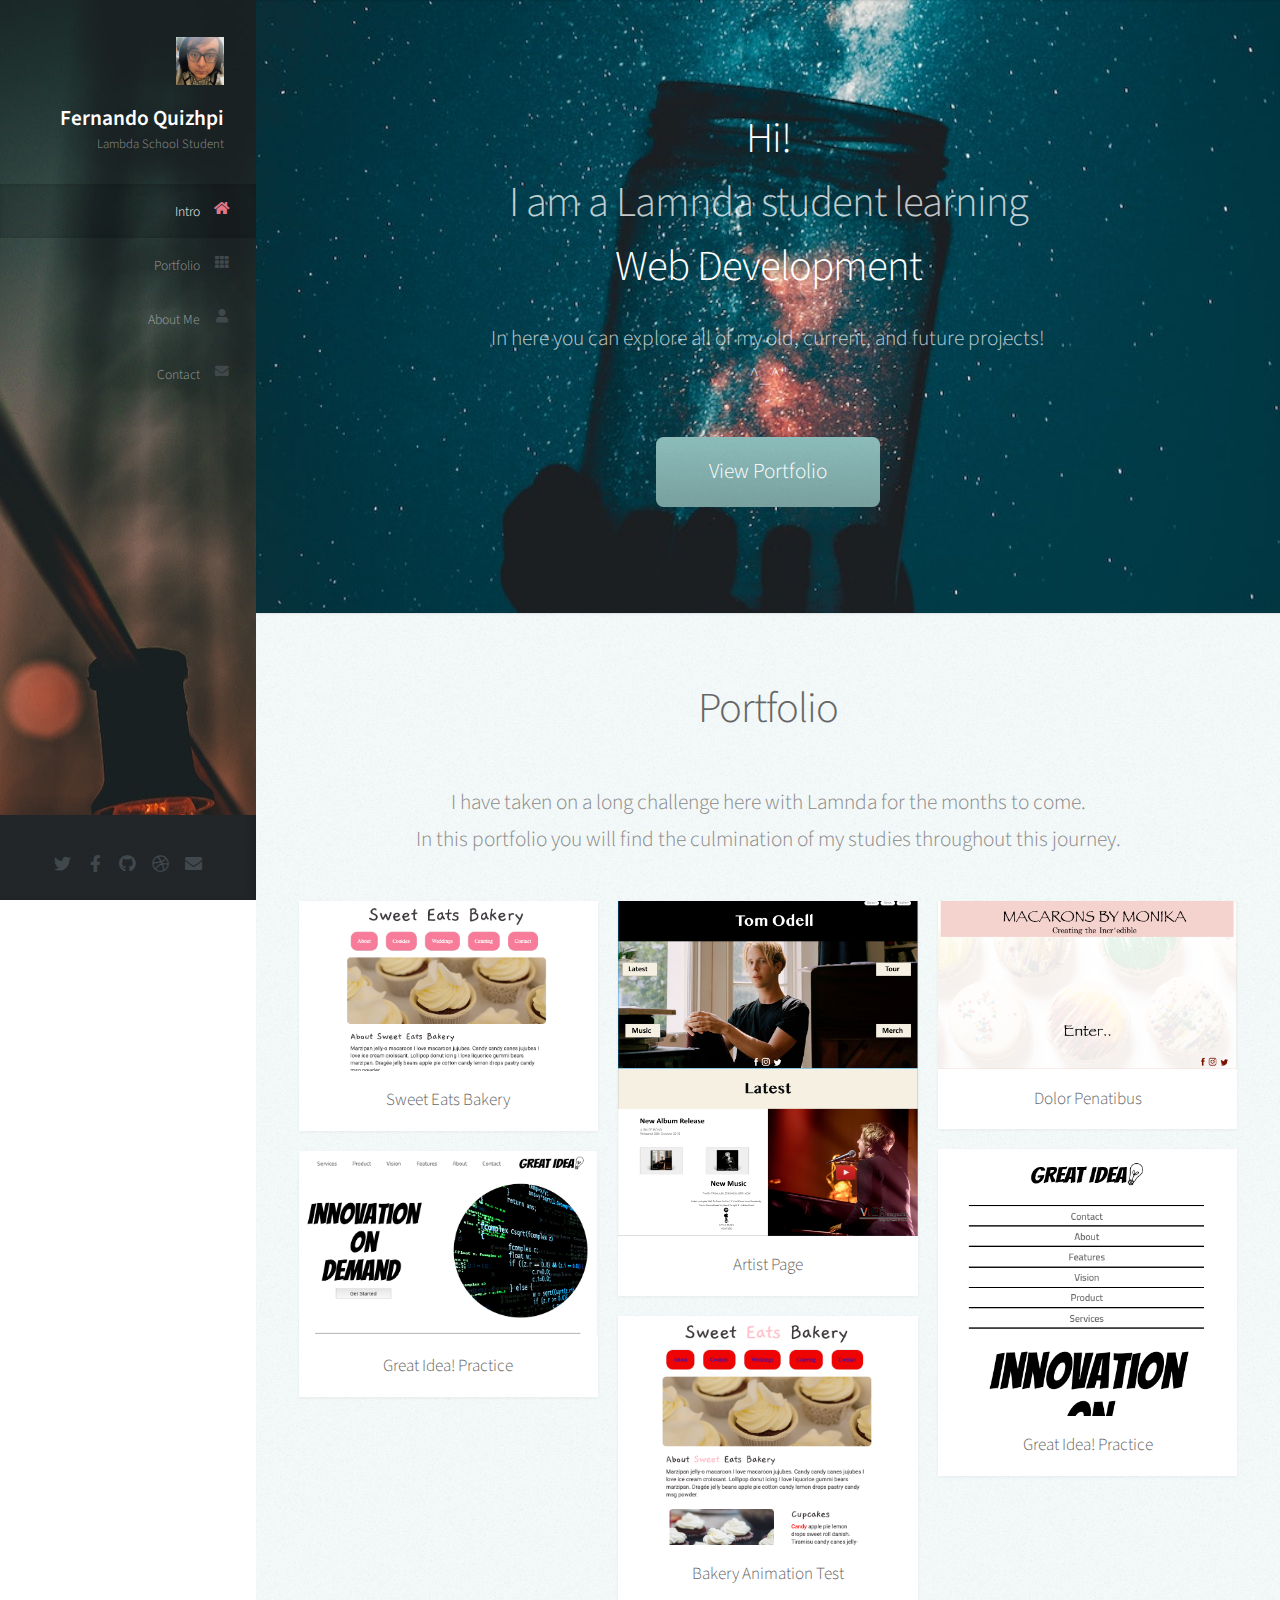
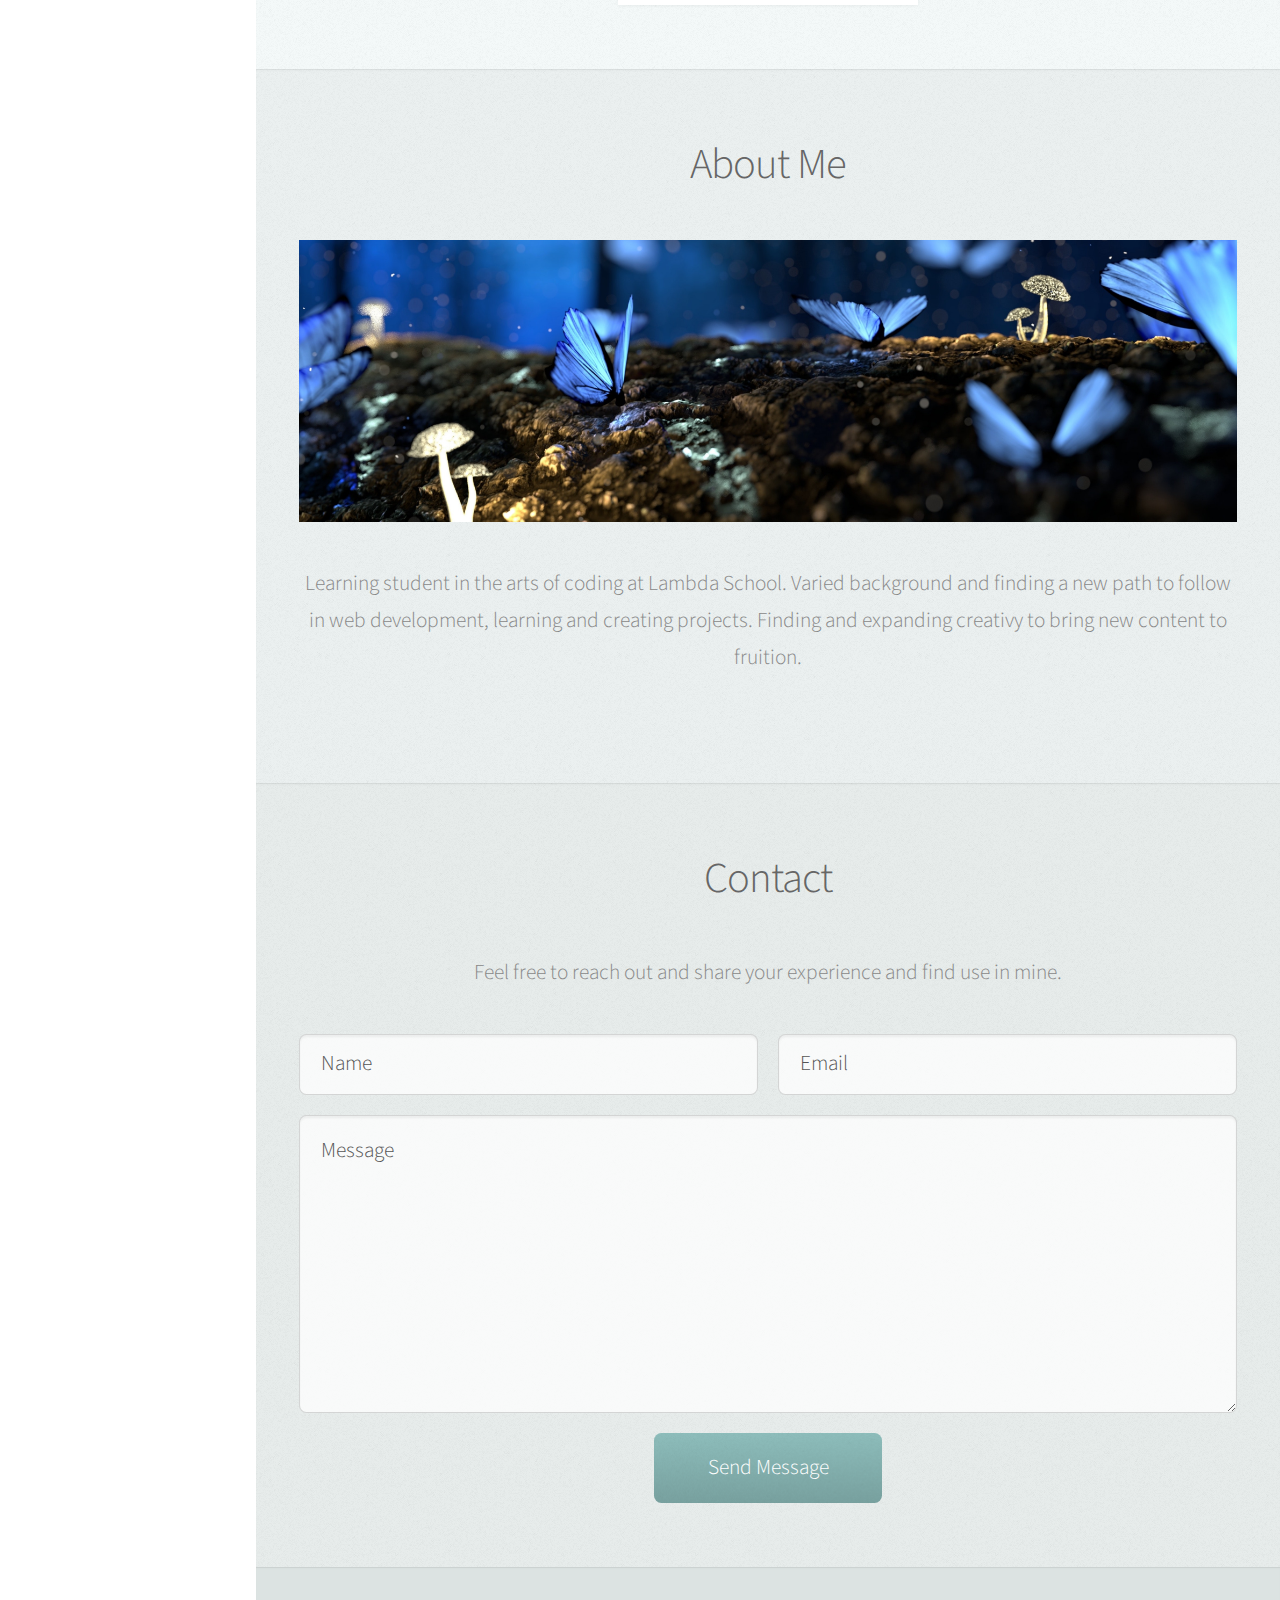
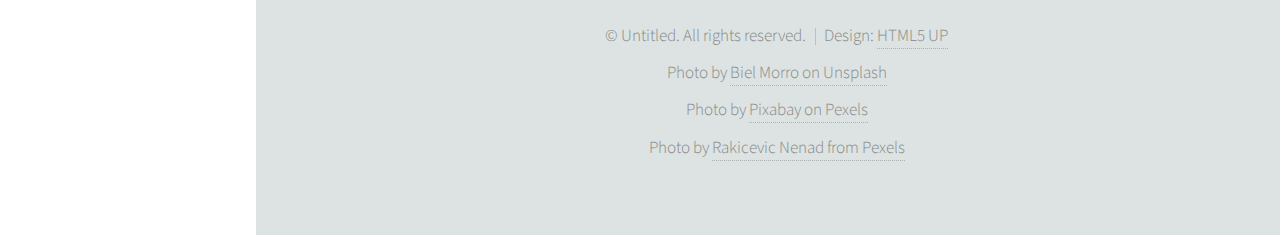
==== index.html @ 25fae533 "fixing issues with folder and pages not reading html" ====
<!DOCTYPE HTML>
<!--
	Prologue by HTML5 UP
	html5up.net | @ajlkn
	Free for personal and commercial use under the CCA 3.0 license (html5up.net/license)
	https://html5up.net/prologue < Original Template========================
-->
<html lang="en">
	<head>
		<title>Fernando Quizhpi</title>
		<meta charset="utf-8" />
		<meta name="viewport" content="width=device-width, initial-scale=1, user-scalable=no" />
		<link rel="stylesheet" href="assets/css/main.css" />
	</head>
	<body class="is-preload">

		<!-- Header -->
			<div id="header">

				<div class="top">
					<!-- Logo -->
						<div id="logo">
							<span class="image avatar48"><img src="images/avatar-self.jpeg" alt="Profile Photo" /></span>
							<h1 id="title">Fernando Quizhpi</h1>
							<p>Lambda School Student</p>
						</div>

					<!-- Nav -->
						<nav id="nav">
							<ul>
								<li><a href="#top" id="top-link"><span class="icon solid fa-home">Intro</span></a></li>
								<li><a href="#portfolio" id="portfolio-link"><span class="icon solid fa-th">Portfolio</span></a></li>
								<li><a href="#about" id="about-link"><span class="icon solid fa-user">About Me</span></a></li>
								<li><a href="#contact" id="contact-link"><span class="icon solid fa-envelope">Contact</span></a></li>
							</ul>
						</nav>

				</div>

				<div class="bottom">

					<!-- Social Icons -->
						<ul class="icons">
							<li><a href="#" class="icon brands fa-twitter"><span class="label">Twitter</span></a></li>
							<li><a href="#" class="icon brands fa-facebook-f"><span class="label">Facebook</span></a></li>
							<li><a href="#" class="icon brands fa-github"><span class="label">Github</span></a></li>
							<li><a href="#" class="icon brands fa-dribbble"><span class="label">Dribbble</span></a></li>
							<li><a href="#" class="icon solid fa-envelope"><span class="label">Email</span></a></li>
						</ul>

				</div>

			</div>

		<!-- Main -->
			<div id="main">

				<!-- Intro -->
					<section id="top" class="one dark cover">
						<div class="container">

							<header>
							<h2 class="alt"><strong>Hi!</strong><br/>I am a Lamnda student learning <br/><strong>Web Development</strong></h2>
<!--
								<h2 class="alt">Hi! I'm <strong>Prologue</strong>, a <a href="http://html5up.net/license">free</a> responsive<br />
								site template designed by <a href="http://html5up.net">HTML5 UP</a>.</h2>
-->
								<p>In here you can explore all of my old, current, and future projects!<br/>^_^"</p>
							</header>

							<footer>
								<a href="#portfolio" class="button scrolly">View Portfolio</a>
<!--								add arrow with color changing animation pointinng to port.-->
							</footer>

						</div>
					</section>

				<!-- Portfolio -->
					<section id="portfolio" class="two">
						<div class="container">

							<header>
								<h2>Portfolio</h2>
							</header>

							<p>I have taken on a long challenge here with Lamnda for the months to come.<br/>In this portfolio you will find the culmination of my studies throughout this journey.</p>

							<div class="row">
								<div class="col-4 col-12-mobile">
									<article class="item">
										<a href="#" class="image fit"><img src="images/bakery2-self.png" alt="Sweet Eat Bakery Page" /></a>
										<header>
											<h3>Sweet Eats Bakery</h3>
										</header>
									</article>
									<article class="item">
										<a href="#" class="image fit"><img src="images/desktop-self.png" alt="Great Idea Practice Page" /></a>
										<header>
											<h3>Great Idea! Practice</h3>
										</header>
									</article>
								</div>
								<div class="col-4 col-12-mobile">
									<article class="item">
										<a href="#" class="image fit"><img src="images/odell-self.png" alt="Artist page for Tom Odell" /></a>
										<header>
											<h3>Artist Page</h3>
										</header>
									</article>
									<article class="item">
										<a href="#" class="image fit"><img src="images/bakery-animation-self.png" alt="Sweet Eats Bakery Animation Test" /></a>
										<header>
											<h3>Bakery Animation Test</h3>
										</header>
									</article>
								</div>
								<div class="col-4 col-12-mobile">
									<article class="item">
										<a href="#" class="image fit"><img src="images/macarons-self.png" alt="Macarons Main Page" /></a>
										<header>
											<h3>Dolor Penatibus</h3>
										</header>
									</article>
									<article class="item">
										<a href="#" class="image fit"><img src="images/mobile-self.png" alt="Great Idea! Mobile Test" /></a>
										<header>
											<h3>Great Idea! Practice</h3>
										</header>
									</article>
								</div>
							</div>

						</div>
					</section>

				<!-- About Me -->
					<section id="about" class="three">
						<div class="container">

							<header>
								<h2>About Me</h2>
							</header>

							<a href="#" class="image featured"><img src="images/leaf-self.jpg" alt="About Me Background Image" /></a>

							<p>Learning student in the arts of coding at Lambda School. Varied background and finding a new path to follow in web development, learning and creating projects. Finding and expanding creativy to bring new content to fruition.</p>

						</div>
					</section>

				<!-- Contact -->
					<section id="contact" class="four">
						<div class="container">

							<header>
								<h2>Contact</h2>
							</header>

							<p>Feel free to reach out and share your experience and find use in mine.</p>

							<form method="post" action="#">
								<div class="row">
									<div class="col-6 col-12-mobile"><input type="text" name="name" placeholder="Name" /></div>
									<div class="col-6 col-12-mobile"><input type="text" name="email" placeholder="Email" /></div>
									<div class="col-12">
										<textarea name="message" placeholder="Message"></textarea>
									</div>
									<div class="col-12">
										<input type="submit" value="Send Message" />
									</div>
								</div>
							</form>

						</div>
					</section>

			</div>

		<!-- Footer -->
			<div id="footer">

				<!-- Copyright -->
					<ul class="copyright">
						<li>&copy; Untitled. All rights reserved.</li><li>Design: <a href="http://html5up.net">HTML5 UP</a></li>
					</ul>
					<ul class="copyright">
						<li>Photo by <a href="https://unsplash.com/photos/J_F_003jcEQ" title="Side Navigation Background Image">Biel Morro on Unsplash</a></li>
					</ul>
					<ul class="copyright">
						<li>Photo by <a href="https://www.pexels.com/photo/close-up-of-leaf-326055/" title="About Me Background Image">Pixabay on Pexels</a></li>
					</ul>
					<ul class="copyright">
						<li>Photo by <a href="https://www.pexels.com/photo/silhouette-of-person-holding-glass-mason-jar-1274260/" title="Main Image Background">Rakicevic Nenad from Pexels</a></li>
					</ul>

			</div>

		<!-- Scripts -->
			<script src="assets/js/jquery.min.js"></script>
			<script src="assets/js/jquery.scrolly.min.js"></script>
			<script src="assets/js/jquery.scrollex.min.js"></script>
			<script src="assets/js/browser.min.js"></script>
			<script src="assets/js/breakpoints.min.js"></script>
			<script src="assets/js/util.js"></script>
			<script src="assets/js/main.js"></script>

	</body>
</html>
---- assets/css/main.css ----
@import url("fontawesome-all.min.css");
@import url("https://fonts.googleapis.com/css?family=Source+Sans+Pro:300,300italic,400,600");

/*
	Prologue by HTML5 UP
	html5up.net | @ajlkn
	Free for personal and commercial use under the CCA 3.0 license (html5up.net/license)
*/

html, body, div, span, applet, object,
iframe, h1, h2, h3, h4, h5, h6, p, blockquote,
pre, a, abbr, acronym, address, big, cite,
code, del, dfn, em, img, ins, kbd, q, s, samp,
small, strike, strong, sub, sup, tt, var, b,
u, i, center, dl, dt, dd, ol, ul, li, fieldset,
form, label, legend, table, caption, tbody,
tfoot, thead, tr, th, td, article, aside,
canvas, details, embed, figure, figcaption,
footer, header, hgroup, menu, nav, output, ruby,
section, summary, time, mark, audio, video {
	margin: 0;
	padding: 0;
	border: 0;
	font-size: 100%;
	font: inherit;
	vertical-align: baseline;}

article, aside, details, figcaption, figure,
footer, header, hgroup, menu, nav, section {
	display: block;}

body {
	line-height: 1;
}

ol, ul {
	list-style: none;
}

blockquote, q {
	quotes: none;
}

	blockquote:before, blockquote:after, q:before, q:after {
		content: '';
		content: none;
	}

table {
	border-collapse: collapse;
	border-spacing: 0;
}

body {
	-webkit-text-size-adjust: none;
}

mark {
	background-color: transparent;
	color: inherit;
}

input::-moz-focus-inner {
	border: 0;
	padding: 0;
}

input, select, textarea {
	-moz-appearance: none;
	-webkit-appearance: none;
	-ms-appearance: none;
	appearance: none;
}

/* Basic */

	html {
		box-sizing: border-box;
	}

	*, *:before, *:after {
		box-sizing: inherit;
	}

	body {
		background: #fff;
		font-family: 'Source Sans Pro', sans-serif;
		font-size: 19pt;
		font-weight: 300;
		line-height: 1.75em;
		color: #888;
	}

		body.is-preload *, body.is-preload *:before, body.is-preload *:after {
			-moz-animation: none !important;
			-webkit-animation: none !important;
			-ms-animation: none !important;
			animation: none !important;
			-moz-transition: none !important;
			-webkit-transition: none !important;
			-ms-transition: none !important;
			transition: none !important;
		}

	input, textarea, select {
		font-family: 'Source Sans Pro', sans-serif;
		font-size: 19pt;
		font-weight: 300;
		line-height: 1.75em;
		color: #888;
	}

	h1, h2, h3, h4, h5, h6 {
		font-weight: 300;
		color: #666;
		line-height: 1.5em;
	}

	h1 a, h2 a, h3 a, h4 a, h5 a, h6 a {
		color: inherit;
		text-decoration: none;
	}

		h1 a strong, h2 a strong, h3 a strong, h4 a strong, h5 a strong, h6 a strong {
			color: #333;
		}

	h2 {
		font-size: 2em;
		letter-spacing: -1px;
	}

		h2.alt {
			color: #888;
		}

			h2.alt strong {
				color: #666;
			}

	h3 {
		font-size: 1.5em;
	}

	header {
		margin: 0 0 2em 0;
	}

		header > p {
			margin: 1em 0 0 0;
		}

	footer {
		margin: 2em 0 0 0;
	}

	strong, b {
		font-weight: 300;
		color: #666;
	}

	em, i {
		font-style: italic;
	}

	a {
		text-decoration: none;
		color: inherit;
		border-bottom: dotted 1px rgba(128, 128, 128, 0.5);
		-moz-transition: color 0.35s ease-in-out, border-bottom-color 0.35s ease-in-out;
		-webkit-transition: color 0.35s ease-in-out, border-bottom-color 0.35s ease-in-out;
		-ms-transition: color 0.35s ease-in-out, border-bottom-color 0.35s ease-in-out;
		transition: color 0.35s ease-in-out, border-bottom-color 0.35s ease-in-out;
		outline: 0;
	}

		a:hover {
			color: #E27689;
			border-bottom-color: rgba(255, 255, 255, 0);
		}

	sub {
		position: relative;
		top: 0.5em;
		font-size: 0.8em;
	}

	sup {
		position: relative;
		top: -0.5em;
		font-size: 0.8em;
	}

	hr {
		border: 0;
		border-top: solid 1px #ddd;
	}

	blockquote {
		border-left: solid 0.5em #ddd;
		padding: 1em 0 1em 2em;
		font-style: italic;
	}

	p, ul, ol, dl, table {
		margin-bottom: 2em;
	}

	br.clear {
		clear: both;
	}

/* Container */

	.container {
		margin: 0 auto;
		max-width: 100%;
		width: 1400px;
	}

		@media screen and (min-width: 961px) and (max-width: 1880px) {

			.container {
				width: 1200px;
			}

		}

		@media screen and (min-width: 961px) and (max-width: 1620px) {

			.container {
				width: 960px;
			}

		}

		@media screen and (min-width: 961px) and (max-width: 1320px) {

			.container {
				width: 100%;
			}

		}

		@media screen and (max-width: 960px) {

			.container {
				width: 100%;
			}

		}

		@media screen and (max-width: 736px) {

			.container {
				width: 100%;
			}

		}

/* Row */

	.row {
		display: flex;
		flex-wrap: wrap;
		box-sizing: border-box;
		align-items: stretch;
	}

		.row > * {
			box-sizing: border-box;
		}

		.row.gtr-uniform > * > :last-child {
			margin-bottom: 0;
		}

		.row.aln-left {
			justify-content: flex-start;
		}

		.row.aln-center {
			justify-content: center;
		}

		.row.aln-right {
			justify-content: flex-end;
		}

		.row.aln-top {
			align-items: flex-start;
		}

		.row.aln-middle {
			align-items: center;
		}

		.row.aln-bottom {
			align-items: flex-end;
		}

		.row > .imp {
			order: -1;
		}

		.row > .col-1 {
			width: 8.33333%;
		}

		.row > .off-1 {
			margin-left: 8.33333%;
		}

		.row > .col-2 {
			width: 16.66667%;
		}

		.row > .off-2 {
			margin-left: 16.66667%;
		}

		.row > .col-3 {
			width: 25%;
		}

		.row > .off-3 {
			margin-left: 25%;
		}

		.row > .col-4 {
			width: 33.33333%;
		}

		.row > .off-4 {
			margin-left: 33.33333%;
		}

		.row > .col-5 {
			width: 41.66667%;
		}

		.row > .off-5 {
			margin-left: 41.66667%;
		}

		.row > .col-6 {
			width: 50%;
		}

		.row > .off-6 {
			margin-left: 50%;
		}

		.row > .col-7 {
			width: 58.33333%;
		}

		.row > .off-7 {
			margin-left: 58.33333%;
		}

		.row > .col-8 {
			width: 66.66667%;
		}

		.row > .off-8 {
			margin-left: 66.66667%;
		}

		.row > .col-9 {
			width: 75%;
		}

		.row > .off-9 {
			margin-left: 75%;
		}

		.row > .col-10 {
			width: 83.33333%;
		}

		.row > .off-10 {
			margin-left: 83.33333%;
		}

		.row > .col-11 {
			width: 91.66667%;
		}

		.row > .off-11 {
			margin-left: 91.66667%;
		}

		.row > .col-12 {
			width: 100%;
		}

		.row > .off-12 {
			margin-left: 100%;
		}

		.row.gtr-0 {
			margin-top: 0px;
			margin-left: 0px;
		}

			.row.gtr-0 > * {
				padding: 0px 0 0 0px;
			}

			.row.gtr-0.gtr-uniform {
				margin-top: 0px;
			}

				.row.gtr-0.gtr-uniform > * {
					padding-top: 0px;
				}

		.row.gtr-25 {
			margin-top: -10px;
			margin-left: -10px;
		}

			.row.gtr-25 > * {
				padding: 10px 0 0 10px;
			}

			.row.gtr-25.gtr-uniform {
				margin-top: -10px;
			}

				.row.gtr-25.gtr-uniform > * {
					padding-top: 10px;
				}

		.row.gtr-50 {
			margin-top: -20px;
			margin-left: -20px;
		}

			.row.gtr-50 > * {
				padding: 20px 0 0 20px;
			}

			.row.gtr-50.gtr-uniform {
				margin-top: -20px;
			}

				.row.gtr-50.gtr-uniform > * {
					padding-top: 20px;
				}

		.row {
			margin-top: -40px;
			margin-left: -40px;
		}

			.row > * {
				padding: 40px 0 0 40px;
			}

			.row.gtr-uniform {
				margin-top: -40px;
			}

				.row.gtr-uniform > * {
					padding-top: 40px;
				}

		.row.gtr-150 {
			margin-top: -60px;
			margin-left: -60px;
		}

			.row.gtr-150 > * {
				padding: 60px 0 0 60px;
			}

			.row.gtr-150.gtr-uniform {
				margin-top: -60px;
			}

				.row.gtr-150.gtr-uniform > * {
					padding-top: 60px;
				}

		.row.gtr-200 {
			margin-top: -80px;
			margin-left: -80px;
		}

			.row.gtr-200 > * {
				padding: 80px 0 0 80px;
			}

			.row.gtr-200.gtr-uniform {
				margin-top: -80px;
			}

				.row.gtr-200.gtr-uniform > * {
					padding-top: 80px;
				}

		@media screen and (min-width: 961px) and (max-width: 1880px) {

			.row {
				display: flex;
				flex-wrap: wrap;
				box-sizing: border-box;
				align-items: stretch;
			}

				.row > * {
					box-sizing: border-box;
				}

				.row.gtr-uniform > * > :last-child {
					margin-bottom: 0;
				}

				.row.aln-left {
					justify-content: flex-start;
				}

				.row.aln-center {
					justify-content: center;
				}

				.row.aln-right {
					justify-content: flex-end;
				}

				.row.aln-top {
					align-items: flex-start;
				}

				.row.aln-middle {
					align-items: center;
				}

				.row.aln-bottom {
					align-items: flex-end;
				}

				.row > .imp-wide {
					order: -1;
				}

				.row > .col-1-wide {
					width: 8.33333%;
				}

				.row > .off-1-wide {
					margin-left: 8.33333%;
				}

				.row > .col-2-wide {
					width: 16.66667%;
				}

				.row > .off-2-wide {
					margin-left: 16.66667%;
				}

				.row > .col-3-wide {
					width: 25%;
				}

				.row > .off-3-wide {
					margin-left: 25%;
				}

				.row > .col-4-wide {
					width: 33.33333%;
				}

				.row > .off-4-wide {
					margin-left: 33.33333%;
				}

				.row > .col-5-wide {
					width: 41.66667%;
				}

				.row > .off-5-wide {
					margin-left: 41.66667%;
				}

				.row > .col-6-wide {
					width: 50%;
				}

				.row > .off-6-wide {
					margin-left: 50%;
				}

				.row > .col-7-wide {
					width: 58.33333%;
				}

				.row > .off-7-wide {
					margin-left: 58.33333%;
				}

				.row > .col-8-wide {
					width: 66.66667%;
				}

				.row > .off-8-wide {
					margin-left: 66.66667%;
				}

				.row > .col-9-wide {
					width: 75%;
				}

				.row > .off-9-wide {
					margin-left: 75%;
				}

				.row > .col-10-wide {
					width: 83.33333%;
				}

				.row > .off-10-wide {
					margin-left: 83.33333%;
				}

				.row > .col-11-wide {
					width: 91.66667%;
				}

				.row > .off-11-wide {
					margin-left: 91.66667%;
				}

				.row > .col-12-wide {
					width: 100%;
				}

				.row > .off-12-wide {
					margin-left: 100%;
				}

				.row.gtr-0 {
					margin-top: 0px;
					margin-left: 0px;
				}

					.row.gtr-0 > * {
						padding: 0px 0 0 0px;
					}

					.row.gtr-0.gtr-uniform {
						margin-top: 0px;
					}

						.row.gtr-0.gtr-uniform > * {
							padding-top: 0px;
						}

				.row.gtr-25 {
					margin-top: -10px;
					margin-left: -10px;
				}

					.row.gtr-25 > * {
						padding: 10px 0 0 10px;
					}

					.row.gtr-25.gtr-uniform {
						margin-top: -10px;
					}

						.row.gtr-25.gtr-uniform > * {
							padding-top: 10px;
						}

				.row.gtr-50 {
					margin-top: -20px;
					margin-left: -20px;
				}

					.row.gtr-50 > * {
						padding: 20px 0 0 20px;
					}

					.row.gtr-50.gtr-uniform {
						margin-top: -20px;
					}

						.row.gtr-50.gtr-uniform > * {
							padding-top: 20px;
						}

				.row {
					margin-top: -40px;
					margin-left: -40px;
				}

					.row > * {
						padding: 40px 0 0 40px;
					}

					.row.gtr-uniform {
						margin-top: -40px;
					}

						.row.gtr-uniform > * {
							padding-top: 40px;
						}

				.row.gtr-150 {
					margin-top: -60px;
					margin-left: -60px;
				}

					.row.gtr-150 > * {
						padding: 60px 0 0 60px;
					}

					.row.gtr-150.gtr-uniform {
						margin-top: -60px;
					}

						.row.gtr-150.gtr-uniform > * {
							padding-top: 60px;
						}

				.row.gtr-200 {
					margin-top: -80px;
					margin-left: -80px;
				}

					.row.gtr-200 > * {
						padding: 80px 0 0 80px;
					}

					.row.gtr-200.gtr-uniform {
						margin-top: -80px;
					}

						.row.gtr-200.gtr-uniform > * {
							padding-top: 80px;
						}

		}

		@media screen and (min-width: 961px) and (max-width: 1620px) {

			.row {
				display: flex;
				flex-wrap: wrap;
				box-sizing: border-box;
				align-items: stretch;
			}

				.row > * {
					box-sizing: border-box;
				}

				.row.gtr-uniform > * > :last-child {
					margin-bottom: 0;
				}

				.row.aln-left {
					justify-content: flex-start;
				}

				.row.aln-center {
					justify-content: center;
				}

				.row.aln-right {
					justify-content: flex-end;
				}

				.row.aln-top {
					align-items: flex-start;
				}

				.row.aln-middle {
					align-items: center;
				}

				.row.aln-bottom {
					align-items: flex-end;
				}

				.row > .imp-normal {
					order: -1;
				}

				.row > .col-1-normal {
					width: 8.33333%;
				}

				.row > .off-1-normal {
					margin-left: 8.33333%;
				}

				.row > .col-2-normal {
					width: 16.66667%;
				}

				.row > .off-2-normal {
					margin-left: 16.66667%;
				}

				.row > .col-3-normal {
					width: 25%;
				}

				.row > .off-3-normal {
					margin-left: 25%;
				}

				.row > .col-4-normal {
					width: 33.33333%;
				}

				.row > .off-4-normal {
					margin-left: 33.33333%;
				}

				.row > .col-5-normal {
					width: 41.66667%;
				}

				.row > .off-5-normal {
					margin-left: 41.66667%;
				}

				.row > .col-6-normal {
					width: 50%;
				}

				.row > .off-6-normal {
					margin-left: 50%;
				}

				.row > .col-7-normal {
					width: 58.33333%;
				}

				.row > .off-7-normal {
					margin-left: 58.33333%;
				}

				.row > .col-8-normal {
					width: 66.66667%;
				}

				.row > .off-8-normal {
					margin-left: 66.66667%;
				}

				.row > .col-9-normal {
					width: 75%;
				}

				.row > .off-9-normal {
					margin-left: 75%;
				}

				.row > .col-10-normal {
					width: 83.33333%;
				}

				.row > .off-10-normal {
					margin-left: 83.33333%;
				}

				.row > .col-11-normal {
					width: 91.66667%;
				}

				.row > .off-11-normal {
					margin-left: 91.66667%;
				}

				.row > .col-12-normal {
					width: 100%;
				}

				.row > .off-12-normal {
					margin-left: 100%;
				}

				.row.gtr-0 {
					margin-top: 0px;
					margin-left: 0px;
				}

					.row.gtr-0 > * {
						padding: 0px 0 0 0px;
					}

					.row.gtr-0.gtr-uniform {
						margin-top: 0px;
					}

						.row.gtr-0.gtr-uniform > * {
							padding-top: 0px;
						}

				.row.gtr-25 {
					margin-top: -10px;
					margin-left: -10px;
				}

					.row.gtr-25 > * {
						padding: 10px 0 0 10px;
					}

					.row.gtr-25.gtr-uniform {
						margin-top: -10px;
					}

						.row.gtr-25.gtr-uniform > * {
							padding-top: 10px;
						}

				.row.gtr-50 {
					margin-top: -20px;
					margin-left: -20px;
				}

					.row.gtr-50 > * {
						padding: 20px 0 0 20px;
					}

					.row.gtr-50.gtr-uniform {
						margin-top: -20px;
					}

						.row.gtr-50.gtr-uniform > * {
							padding-top: 20px;
						}

				.row {
					margin-top: -40px;
					margin-left: -40px;
				}

					.row > * {
						padding: 40px 0 0 40px;
					}

					.row.gtr-uniform {
						margin-top: -40px;
					}

						.row.gtr-uniform > * {
							padding-top: 40px;
						}

				.row.gtr-150 {
					margin-top: -60px;
					margin-left: -60px;
				}

					.row.gtr-150 > * {
						padding: 60px 0 0 60px;
					}

					.row.gtr-150.gtr-uniform {
						margin-top: -60px;
					}

						.row.gtr-150.gtr-uniform > * {
							padding-top: 60px;
						}

				.row.gtr-200 {
					margin-top: -80px;
					margin-left: -80px;
				}

					.row.gtr-200 > * {
						padding: 80px 0 0 80px;
					}

					.row.gtr-200.gtr-uniform {
						margin-top: -80px;
					}

						.row.gtr-200.gtr-uniform > * {
							padding-top: 80px;
						}

		}

		@media screen and (min-width: 961px) and (max-width: 1320px) {

			.row {
				display: flex;
				flex-wrap: wrap;
				box-sizing: border-box;
				align-items: stretch;
			}

				.row > * {
					box-sizing: border-box;
				}

				.row.gtr-uniform > * > :last-child {
					margin-bottom: 0;
				}

				.row.aln-left {
					justify-content: flex-start;
				}

				.row.aln-center {
					justify-content: center;
				}

				.row.aln-right {
					justify-content: flex-end;
				}

				.row.aln-top {
					align-items: flex-start;
				}

				.row.aln-middle {
					align-items: center;
				}

				.row.aln-bottom {
					align-items: flex-end;
				}

				.row > .imp-narrow {
					order: -1;
				}

				.row > .col-1-narrow {
					width: 8.33333%;
				}

				.row > .off-1-narrow {
					margin-left: 8.33333%;
				}

				.row > .col-2-narrow {
					width: 16.66667%;
				}

				.row > .off-2-narrow {
					margin-left: 16.66667%;
				}

				.row > .col-3-narrow {
					width: 25%;
				}

				.row > .off-3-narrow {
					margin-left: 25%;
				}

				.row > .col-4-narrow {
					width: 33.33333%;
				}

				.row > .off-4-narrow {
					margin-left: 33.33333%;
				}

				.row > .col-5-narrow {
					width: 41.66667%;
				}

				.row > .off-5-narrow {
					margin-left: 41.66667%;
				}

				.row > .col-6-narrow {
					width: 50%;
				}

				.row > .off-6-narrow {
					margin-left: 50%;
				}

				.row > .col-7-narrow {
					width: 58.33333%;
				}

				.row > .off-7-narrow {
					margin-left: 58.33333%;
				}

				.row > .col-8-narrow {
					width: 66.66667%;
				}

				.row > .off-8-narrow {
					margin-left: 66.66667%;
				}

				.row > .col-9-narrow {
					width: 75%;
				}

				.row > .off-9-narrow {
					margin-left: 75%;
				}

				.row > .col-10-narrow {
					width: 83.33333%;
				}

				.row > .off-10-narrow {
					margin-left: 83.33333%;
				}

				.row > .col-11-narrow {
					width: 91.66667%;
				}

				.row > .off-11-narrow {
					margin-left: 91.66667%;
				}

				.row > .col-12-narrow {
					width: 100%;
				}

				.row > .off-12-narrow {
					margin-left: 100%;
				}

				.row.gtr-0 {
					margin-top: 0px;
					margin-left: 0px;
				}

					.row.gtr-0 > * {
						padding: 0px 0 0 0px;
					}

					.row.gtr-0.gtr-uniform {
						margin-top: 0px;
					}

						.row.gtr-0.gtr-uniform > * {
							padding-top: 0px;
						}

				.row.gtr-25 {
					margin-top: -5px;
					margin-left: -5px;
				}

					.row.gtr-25 > * {
						padding: 5px 0 0 5px;
					}

					.row.gtr-25.gtr-uniform {
						margin-top: -5px;
					}

						.row.gtr-25.gtr-uniform > * {
							padding-top: 5px;
						}

				.row.gtr-50 {
					margin-top: -10px;
					margin-left: -10px;
				}

					.row.gtr-50 > * {
						padding: 10px 0 0 10px;
					}

					.row.gtr-50.gtr-uniform {
						margin-top: -10px;
					}

						.row.gtr-50.gtr-uniform > * {
							padding-top: 10px;
						}

				.row {
					margin-top: -20px;
					margin-left: -20px;
				}

					.row > * {
						padding: 20px 0 0 20px;
					}

					.row.gtr-uniform {
						margin-top: -20px;
					}

						.row.gtr-uniform > * {
							padding-top: 20px;
						}

				.row.gtr-150 {
					margin-top: -30px;
					margin-left: -30px;
				}

					.row.gtr-150 > * {
						padding: 30px 0 0 30px;
					}

					.row.gtr-150.gtr-uniform {
						margin-top: -30px;
					}

						.row.gtr-150.gtr-uniform > * {
							padding-top: 30px;
						}

				.row.gtr-200 {
					margin-top: -40px;
					margin-left: -40px;
				}

					.row.gtr-200 > * {
						padding: 40px 0 0 40px;
					}

					.row.gtr-200.gtr-uniform {
						margin-top: -40px;
					}

						.row.gtr-200.gtr-uniform > * {
							padding-top: 40px;
						}

		}

		@media screen and (max-width: 960px) {

			.row {
				display: flex;
				flex-wrap: wrap;
				box-sizing: border-box;
				align-items: stretch;
			}

				.row > * {
					box-sizing: border-box;
				}

				.row.gtr-uniform > * > :last-child {
					margin-bottom: 0;
				}

				.row.aln-left {
					justify-content: flex-start;
				}

				.row.aln-center {
					justify-content: center;
				}

				.row.aln-right {
					justify-content: flex-end;
				}

				.row.aln-top {
					align-items: flex-start;
				}

				.row.aln-middle {
					align-items: center;
				}

				.row.aln-bottom {
					align-items: flex-end;
				}

				.row > .imp-narrower {
					order: -1;
				}

				.row > .col-1-narrower {
					width: 8.33333%;
				}

				.row > .off-1-narrower {
					margin-left: 8.33333%;
				}

				.row > .col-2-narrower {
					width: 16.66667%;
				}

				.row > .off-2-narrower {
					margin-left: 16.66667%;
				}

				.row > .col-3-narrower {
					width: 25%;
				}

				.row > .off-3-narrower {
					margin-left: 25%;
				}

				.row > .col-4-narrower {
					width: 33.33333%;
				}

				.row > .off-4-narrower {
					margin-left: 33.33333%;
				}

				.row > .col-5-narrower {
					width: 41.66667%;
				}

				.row > .off-5-narrower {
					margin-left: 41.66667%;
				}

				.row > .col-6-narrower {
					width: 50%;
				}

				.row > .off-6-narrower {
					margin-left: 50%;
				}

				.row > .col-7-narrower {
					width: 58.33333%;
				}

				.row > .off-7-narrower {
					margin-left: 58.33333%;
				}

				.row > .col-8-narrower {
					width: 66.66667%;
				}

				.row > .off-8-narrower {
					margin-left: 66.66667%;
				}

				.row > .col-9-narrower {
					width: 75%;
				}

				.row > .off-9-narrower {
					margin-left: 75%;
				}

				.row > .col-10-narrower {
					width: 83.33333%;
				}

				.row > .off-10-narrower {
					margin-left: 83.33333%;
				}

				.row > .col-11-narrower {
					width: 91.66667%;
				}

				.row > .off-11-narrower {
					margin-left: 91.66667%;
				}

				.row > .col-12-narrower {
					width: 100%;
				}

				.row > .off-12-narrower {
					margin-left: 100%;
				}

				.row.gtr-0 {
					margin-top: 0px;
					margin-left: 0px;
				}

					.row.gtr-0 > * {
						padding: 0px 0 0 0px;
					}

					.row.gtr-0.gtr-uniform {
						margin-top: 0px;
					}

						.row.gtr-0.gtr-uniform > * {
							padding-top: 0px;
						}

				.row.gtr-25 {
					margin-top: -5px;
					margin-left: -5px;
				}

					.row.gtr-25 > * {
						padding: 5px 0 0 5px;
					}

					.row.gtr-25.gtr-uniform {
						margin-top: -5px;
					}

						.row.gtr-25.gtr-uniform > * {
							padding-top: 5px;
						}

				.row.gtr-50 {
					margin-top: -10px;
					margin-left: -10px;
				}

					.row.gtr-50 > * {
						padding: 10px 0 0 10px;
					}

					.row.gtr-50.gtr-uniform {
						margin-top: -10px;
					}

						.row.gtr-50.gtr-uniform > * {
							padding-top: 10px;
						}

				.row {
					margin-top: -20px;
					margin-left: -20px;
				}

					.row > * {
						padding: 20px 0 0 20px;
					}

					.row.gtr-uniform {
						margin-top: -20px;
					}

						.row.gtr-uniform > * {
							padding-top: 20px;
						}

				.row.gtr-150 {
					margin-top: -30px;
					margin-left: -30px;
				}

					.row.gtr-150 > * {
						padding: 30px 0 0 30px;
					}

					.row.gtr-150.gtr-uniform {
						margin-top: -30px;
					}

						.row.gtr-150.gtr-uniform > * {
							padding-top: 30px;
						}

				.row.gtr-200 {
					margin-top: -40px;
					margin-left: -40px;
				}

					.row.gtr-200 > * {
						padding: 40px 0 0 40px;
					}

					.row.gtr-200.gtr-uniform {
						margin-top: -40px;
					}

						.row.gtr-200.gtr-uniform > * {
							padding-top: 40px;
						}

		}

		@media screen and (max-width: 736px) {

			.row {
				display: flex;
				flex-wrap: wrap;
				box-sizing: border-box;
				align-items: stretch;
			}

				.row > * {
					box-sizing: border-box;
				}

				.row.gtr-uniform > * > :last-child {
					margin-bottom: 0;
				}

				.row.aln-left {
					justify-content: flex-start;
				}

				.row.aln-center {
					justify-content: center;
				}

				.row.aln-right {
					justify-content: flex-end;
				}

				.row.aln-top {
					align-items: flex-start;
				}

				.row.aln-middle {
					align-items: center;
				}

				.row.aln-bottom {
					align-items: flex-end;
				}

				.row > .imp-mobile {
					order: -1;
				}

				.row > .col-1-mobile {
					width: 8.33333%;
				}

				.row > .off-1-mobile {
					margin-left: 8.33333%;
				}

				.row > .col-2-mobile {
					width: 16.66667%;
				}

				.row > .off-2-mobile {
					margin-left: 16.66667%;
				}

				.row > .col-3-mobile {
					width: 25%;
				}

				.row > .off-3-mobile {
					margin-left: 25%;
				}

				.row > .col-4-mobile {
					width: 33.33333%;
				}

				.row > .off-4-mobile {
					margin-left: 33.33333%;
				}

				.row > .col-5-mobile {
					width: 41.66667%;
				}

				.row > .off-5-mobile {
					margin-left: 41.66667%;
				}

				.row > .col-6-mobile {
					width: 50%;
				}

				.row > .off-6-mobile {
					margin-left: 50%;
				}

				.row > .col-7-mobile {
					width: 58.33333%;
				}

				.row > .off-7-mobile {
					margin-left: 58.33333%;
				}

				.row > .col-8-mobile {
					width: 66.66667%;
				}

				.row > .off-8-mobile {
					margin-left: 66.66667%;
				}

				.row > .col-9-mobile {
					width: 75%;
				}

				.row > .off-9-mobile {
					margin-left: 75%;
				}

				.row > .col-10-mobile {
					width: 83.33333%;
				}

				.row > .off-10-mobile {
					margin-left: 83.33333%;
				}

				.row > .col-11-mobile {
					width: 91.66667%;
				}

				.row > .off-11-mobile {
					margin-left: 91.66667%;
				}

				.row > .col-12-mobile {
					width: 100%;
				}

				.row > .off-12-mobile {
					margin-left: 100%;
				}

				.row.gtr-0 {
					margin-top: 0px;
					margin-left: 0px;
				}

					.row.gtr-0 > * {
						padding: 0px 0 0 0px;
					}

					.row.gtr-0.gtr-uniform {
						margin-top: 0px;
					}

						.row.gtr-0.gtr-uniform > * {
							padding-top: 0px;
						}

				.row.gtr-25 {
					margin-top: -5px;
					margin-left: -5px;
				}

					.row.gtr-25 > * {
						padding: 5px 0 0 5px;
					}

					.row.gtr-25.gtr-uniform {
						margin-top: -5px;
					}

						.row.gtr-25.gtr-uniform > * {
							padding-top: 5px;
						}

				.row.gtr-50 {
					margin-top: -10px;
					margin-left: -10px;
				}

					.row.gtr-50 > * {
						padding: 10px 0 0 10px;
					}

					.row.gtr-50.gtr-uniform {
						margin-top: -10px;
					}

						.row.gtr-50.gtr-uniform > * {
							padding-top: 10px;
						}

				.row {
					margin-top: -20px;
					margin-left: -20px;
				}

					.row > * {
						padding: 20px 0 0 20px;
					}

					.row.gtr-uniform {
						margin-top: -20px;
					}

						.row.gtr-uniform > * {
							padding-top: 20px;
						}

				.row.gtr-150 {
					margin-top: -30px;
					margin-left: -30px;
				}

					.row.gtr-150 > * {
						padding: 30px 0 0 30px;
					}

					.row.gtr-150.gtr-uniform {
						margin-top: -30px;
					}

						.row.gtr-150.gtr-uniform > * {
							padding-top: 30px;
						}

				.row.gtr-200 {
					margin-top: -40px;
					margin-left: -40px;
				}

					.row.gtr-200 > * {
						padding: 40px 0 0 40px;
					}

					.row.gtr-200.gtr-uniform {
						margin-top: -40px;
					}

						.row.gtr-200.gtr-uniform > * {
							padding-top: 40px;
						}

		}

/* Sections/Article */

	section, article {
		margin-bottom: 3em;
	}

		section > :last-child,
		section > .container, section:last-child, article > :last-child,
		article > .container, article:last-child {
			margin-bottom: 0;
		}

		.row > section, .row > article {
			margin-bottom: 0;
		}

/* Image */

	.image {
		display: inline-block;
		border: 0;
	}

		.image img {
			display: block;
			width: 100%;
		}

		.image.avatar48 {
			width: 48px;
			height: 48px;
			background: #f00;
		}

			.image.avatar48 img {
				width: 48px;
				height: 48px;
			}

		.image.fit {
			display: block;
			width: 100%;
		}

		.image.featured {
			display: block;
			width: 100%;
			margin: 0 0 2em 0;
		}

		.image.left {
			float: left;
			margin: 0 2em 2em 0;
		}

		.image.centered {
			display: block;
			margin: 0 0 2em 0;
		}

			.image.centered img {
				margin: 0 auto;
				width: auto;
			}

/* List */

	ul {
		list-style: disc;
		padding-left: 1em;
	}

		ul li {
			padding-left: 0.5em;
		}

	ol {
		list-style: decimal;
		padding-left: 1.25em;
	}

		ol li {
			padding-left: 0.25em;
		}

/* Icons */

	ul.icons {
		cursor: default;
		list-style: none;
		padding-left: 0;
	}

		ul.icons li {
			display: inline-block;
			padding-left: 0;
		}

		ul.icons a {
			display: inline-block;
			width: 2em;
			height: 2em;
			line-height: 2em;
			text-align: center;
			border: 0;
		}

/* Form */

	form label {
		display: block;
		text-align: left;
		margin-bottom: 0.5em;
	}

	form input[type="text"],
	form input[type="email"],
	form input[type="password"],
	form select,
	form textarea {
		position: relative;
		-webkit-appearance: none;
		display: block;
		border: 0;
		outline: 0;
		background: #fff;
		background: rgba(255, 255, 255, 0.75);
		width: 100%;
		border-radius: 0.35em;
		padding: 0.75em 1em 0.75em 1em;
		box-shadow: inset 0 0.1em 0.1em 0 rgba(0, 0, 0, 0.05);
		border: solid 1px rgba(0, 0, 0, 0.15);
		-moz-transition: all 0.35s ease-in-out;
		-webkit-transition: all 0.35s ease-in-out;
		-ms-transition: all 0.35s ease-in-out;
		transition: all 0.35s ease-in-out;
	}

		form input[type="text"]:focus,
		form input[type="email"]:focus,
		form input[type="password"]:focus,
		form select:focus,
		form textarea:focus {
			box-shadow: 0 0 2px 1px #8ebebc;
			background: #fff;
		}

	form input[type="text"],
	form input[type="email"],
	form input[type="password"],
	form select {
		line-height: 1.25em;
	}

	form textarea {
		min-height: 14em;
	}

	form ::-webkit-input-placeholder {
		color: #555 !important;
	}

	form :-moz-placeholder {
		color: #555 !important;
	}

	form ::-moz-placeholder {
		color: #555 !important;
	}

	form :-ms-input-placeholder {
		color: #555 !important;
	}

	form ::-moz-focus-inner {
		border: 0;
	}

/* Table */

	table {
		width: 100%;
		text-align: left;
	}

		table tbody tr:nth-child(2n+2) {
			background: #f4f4f4;
		}

		table td {
			padding: 0.5em 1em 0.5em 1em;
		}

		table th {
			text-align: left;
			padding: 0.5em 1em 0.5em 1em;
			color: #fff;
			background: #222729 url("images/overlay.png");
		}

		table thead {
			background: #444;
			color: #fff;
		}

		table tfoot {
			background: #eee;
		}

/* Button */

	input[type="button"],
	input[type="submit"],
	input[type="reset"],
	button,
	.button {
		position: relative;
		display: inline-block;
		border-radius: 0.35em;
		color: #fff !important;
		text-decoration: none;
		padding: 0.75em 2.5em 0.75em 2.5em;
		background-color: #8ebebc;
		border: 0;
		cursor: pointer;
		background-image: -moz-linear-gradient(top, rgba(0, 0, 0, 0), rgba(0, 0, 0, 0.15)), url("images/overlay.png");
		background-image: -webkit-linear-gradient(top, rgba(0, 0, 0, 0), rgba(0, 0, 0, 0.15)), url("images/overlay.png");
		background-image: -ms-linear-gradient(top, rgba(0, 0, 0, 0), rgba(0, 0, 0, 0.15)), url("images/overlay.png");
		background-image: linear-gradient(top, rgba(0, 0, 0, 0), rgba(0, 0, 0, 0.15)), url("images/overlay.png");
		-moz-transition: background-color 0.35s ease-in-out;
		-webkit-transition: background-color 0.35s ease-in-out;
		-ms-transition: background-color 0.35s ease-in-out;
		transition: background-color 0.35s ease-in-out;
	}

		input[type="button"]:hover,
		input[type="submit"]:hover,
		input[type="reset"]:hover,
		button:hover,
		.button:hover {
			background-color: #9ececc;
		}

		input[type="button"]:active,
		input[type="submit"]:active,
		input[type="reset"]:active,
		button:active,
		.button:active {
			background-color: #7eaeac;
		}

/* Item */

	.item {
		box-shadow: 0 0.05em 0.15em 0 rgba(0, 0, 0, 0.05);
		margin-bottom: 40px;
	}

		.item header {
			background: #fff;
			margin: 0;
			padding: 1em 0 1em 0;
			font-size: 0.8em;
		}

			.item header h3 {
				font-size: 1em;
			}

/* Icons */

	.icon {
		text-decoration: none;
		text-decoration: none;
	}

		.icon:before {
			-moz-osx-font-smoothing: grayscale;
			-webkit-font-smoothing: antialiased;
			display: inline-block;
			font-style: normal;
			font-variant: normal;
			text-rendering: auto;
			line-height: 1;
			text-transform: none !important;
			font-family: 'Font Awesome 5 Free';
			font-weight: 400;
		}

		.icon:before {
			line-height: inherit;
		}

		.icon > .label {
			display: none;
		}

		.icon.solid:before {
			font-weight: 900;
		}

		.icon.brands:before {
			font-family: 'Font Awesome 5 Brands';
		}

/* Header */

	#header {
		display: -moz-flex;
		display: -webkit-flex;
		display: -ms-flex;
		display: flex;
		-moz-flex-direction: column;
		-webkit-flex-direction: column;
		-ms-flex-direction: column;
		flex-direction: column;
		-moz-justify-content: space-between;
		-webkit-justify-content: space-between;
		-ms-justify-content: space-between;
		justify-content: space-between;
		background: #222629 url("images/overlay.png");
		box-shadow: inset -0.25em 0 0.25em 0 rgba(0, 0, 0, 0.1);
		color: #fff;
		height: 100%;
		left: 0;
		overflow-y: auto;
		position: fixed;
		text-align: right;
		top: 0;
		width: 375px;
	}

		#header .top {
			-moz-flex-grow: 1;
			-webkit-flex-grow: 1;
			-ms-flex-grow: 1;
			flex-grow: 1;
		}

		#header .bottom {
			-moz-flex-shrink: 0;
			-webkit-flex-shrink: 0;
			-ms-flex-shrink: 0;
			flex-shrink: 0;
			padding: 1.5em 0 0.75em 0;
		}

			#header .bottom > :last-child {
				margin-bottom: 0;
			}

		#header .icons {
			font-size: 0.8em;
			text-align: center;
		}

			#header .icons a {
				color: #41484c;
				-moz-transition: color 0.35s ease-in-out;
				-webkit-transition: color 0.35s ease-in-out;
				-ms-transition: color 0.35s ease-in-out;
				transition: color 0.35s ease-in-out;
			}

				#header .icons a:hover {
					color: #fff;
				}

	#logo {
		position: relative;
		margin: 1.75em 1.5em 1.5em 1.5em;
		min-height: 48px;
		cursor: default;
	}

		#logo h1 {
			position: relative;
			color: #fff;
			font-weight: 600;
			font-size: 1em;
			line-height: 1em;
		}

		#logo p {
			position: relative;
			display: block;
			font-size: 0.6em;
			color: rgba(255, 255, 255, 0.5);
			line-height: 1.25em;
			margin: 0.5em 0 0 0;
		}

		#logo .image {
			position: absolute;
			left: 0;
			top: 0;
		}
.top{
    background-image: url(/images/night-self.jpg)
}
	#nav ul {
		list-style: none;
		padding-left: 0;
		margin-bottom: 0;
	}

		#nav ul li {
			padding-left: 0;
		}

			#nav ul li a {
				display: block;
				padding: 0.5em 1.5em 0.5em 1.5em;
				color: rgba(255, 255, 255, 0.5);
				text-decoration: none;
				outline: 0;
				border: 0;
				-moz-transition: none;
				-webkit-transition: none;
				-ms-transition: none;
				transition: none;
			}

				#nav ul li a span {
					position: relative;
					display: block;
					font-size: 0.8em;
				}

					#nav ul li a span:before {
						position: absolute;
						left: 0;
						color: #41484c;
						text-align: center;
						width: 1.25em;
						line-height: 1.75em;
					}

				#nav ul li a.active {
					background: rgba(0, 0, 0, 0.15);
					box-shadow: inset 0 0 0.25em 0 rgba(0, 0, 0, 0.125);
					color: #fff;
				}

					#nav ul li a.active span:before {
						color: #e27689;
					}

/* Footer */

	#footer {
		margin-left: 375px;
		text-align: center;
		background-color: #dce3e2;
		padding: 3em 0 4em 0;
		box-shadow: inset 0 1px 0 0 rgba(0, 0, 0, 0.05), inset 0 0.1em 0.1em 0 rgba(0, 0, 0, 0.025);
		font-size: 0.8em;
	}

		#footer .copyright {
			cursor: default;
			margin: 0;
		}

			#footer .copyright li {
				display: inline-block;
				line-height: 1em;
				border-left: solid 1px rgba(128, 128, 128, 0.35);
				padding: 0 0 0 0.5em;
				margin: 0 0 0 0.5em;
			}

				#footer .copyright li:first-child {
					border-left: 0;
					padding-left: 0;
					margin-left: 0;
				}

/* Main */

	#main {
		margin-left: 375px;
	}

		#main > section {
			margin: 0;
			overflow: hidden;
			padding: 4em 0;
			box-shadow: inset 0 1px 0 0 rgba(0, 0, 0, 0.05), inset 0 0.1em 0.1em 0 rgba(0, 0, 0, 0.025);
			text-align: center;
			background-image: url("images/overlay.png");
		}

			#main > section.dark {
				color: #ddd;
				color: rgba(255, 255, 255, 0.75);
			}

				#main > section.dark h2, #main > section.dark h3, #main > section.dark h4, #main > section.dark h5, #main > section.dark h6 {
					color: inherit;
				}

				#main > section.dark strong {
					color: #fff;
					border-color: inherit;
				}

				#main > section.dark a {
					color: #fff;
					border-color: inherit;
				}

					#main > section.dark a:hover {
						border-bottom-color: rgba(255, 255, 255, 0);
					}

			#main > section.cover {
				padding: 10em 0;
				background-size: cover;
				background-position: center center;
			}

			#main > section.one {
				background-color: #81918E;
				background-image: url("../../images/night-banner4.jpg");
			}

			#main > section.two {
				background-color: #f5fafa;
			}

			#main > section.three {
				background-color: #ecf1f1;
			}

			#main > section.four {
				background-color: #e8edec;
			}

/* Wide */

	@media screen and (min-width: 961px) and (max-width: 1880px) {

		/* Basic */

			body, input, textarea, select {
				font-size: 17pt;
			}

		/* Header */

			#header {
				width: 300px;
			}

		/* Footer */

			#footer {
				margin-left: 300px;
			}

		/* Main */

			#main {
				margin-left: 300px;
			}

	}

/* Normal */

	@media screen and (min-width: 961px) and (max-width: 1620px) {

		/* Main */

			#main > section {
				padding: 3em 0;
			}

			#main section.cover {
				padding: 5em 0;
			}

	}

/* Narrow */

	@media screen and (min-width: 961px) and (max-width: 1320px) {

		/* Basic */

			body, input, textarea, select {
				font-size: 16pt;
			}

			.container {
				padding: 0 2em 0 2em;
			}

		/* Icons */

			ul.icons li a {
				width: 1.75em;
			}

		/* Item */

			.item {
				margin-bottom: 20px;
			}

		/* Header */

			#header {
				width: 20%;
			}

			#logo .image {
				position: relative;
				margin: 0 0 0.5em 0;
			}

			#nav ul li a {
				font-size: 0.8em;
				padding-top: 0.5em;
				padding-bottom: 0.5em;
			}

				#nav ul li a span {
					padding-right: 2.25em;
				}

					#nav ul li a span:before {
						left: 100%;
						margin-left: -1.25em;
						line-height: 2.25em;
					}

		/* Footer */

			#footer {
				margin-left: 20%;
			}

		/* Main */

			#main {
				margin-left: 20%;
			}

	}

/* Narrower */

	#headerToggle {
		display: none;
	}

	@media screen and (max-width: 960px) {

		/* Basic */

			html, body {
				overflow-x: hidden;
			}

			body, input, textarea, select {
				font-size: 16pt;
			}

			header br {
				display: none;
			}

			.container {
				padding: 0 2em 0 2em;
			}

		/* Item */

			.item {
				margin-bottom: 15px;
			}

		/* Icons */

			ul.icons a {
				width: 1.75em;
				font-size: 1.25em;
			}

		/* Header */

			#header {
				-moz-backface-visibility: hidden;
				-webkit-backface-visibility: hidden;
				-ms-backface-visibility: hidden;
				backface-visibility: hidden;
				-moz-transform: translateX(-275px);
				-webkit-transform: translateX(-275px);
				-ms-transform: translateX(-275px);
				transform: translateX(-275px);
				-moz-transition: -moz-transform 0.5s ease;
				-webkit-transition: -webkit-transform 0.5s ease;
				-ms-transition: -ms-transform 0.5s ease;
				transition: transform 0.5s ease;
				-webkit-overflow-scrolling: touch;
				display: block;
				height: 100%;
				left: 0;
				overflow-y: auto;
				position: fixed;
				top: 0;
				width: 275px;
				z-index: 10002;
				width: 275px;
				background: #222729 url("images/overlay.png");
				box-shadow: inset -0.25em 0 0.25em 0 rgba(0, 0, 0, 0.125);
			}

				#header .top {
					position: relative;
				}

				#header .bottom {
					border-top: solid 1px rgba(255, 255, 255, 0.05);
					box-shadow: 0 -1px 0 0 rgba(0, 0, 0, 0.15);
					padding-top: 2em;
					margin-top: 2em;
					position: relative;
				}

			#logo {
				margin: 1.5em 1.25em 1.25em 1.25em;
			}

			#nav ul li a {
				padding: 0.5em 1.25em 0.5em 1.25em;
			}

			#headerToggle {
				-moz-backface-visibility: hidden;
				-webkit-backface-visibility: hidden;
				-ms-backface-visibility: hidden;
				backface-visibility: hidden;
				-moz-transition: -moz-transform 0.5s ease;
				-webkit-transition: -webkit-transform 0.5s ease;
				-ms-transition: -ms-transform 0.5s ease;
				transition: transform 0.5s ease;
				display: block;
				height: 2.25em;
				left: 0;
				position: fixed;
				top: 0;
				width: 3.25em;
				z-index: 10001;
			}

				#headerToggle .toggle {
					text-decoration: none;
					position: absolute;
					left: 0;
					top: 0;
					width: 100%;
					height: 100%;
					outline: 0;
					border: 0;
				}

					#headerToggle .toggle:before {
						-moz-osx-font-smoothing: grayscale;
						-webkit-font-smoothing: antialiased;
						display: inline-block;
						font-style: normal;
						font-variant: normal;
						text-rendering: auto;
						line-height: 1;
						text-transform: none !important;
						font-family: 'Font Awesome 5 Free';
						font-weight: 900;
					}

					#headerToggle .toggle:before {
						text-decoration: none;
						content: '\f0c9';
						color: #fff;
						font-size: 18px;
						background: rgba(128, 136, 144, 0.5);
						border-radius: 0.35em;
						text-align: center;
						position: absolute;
						left: 0.5em;
						top: 0.5em;
						display: block;
						width: 3.25em;
						height: 2.25em;
						line-height: 2.25em;
					}

			body.header-visible #main {
				-moz-transform: translateX(275px);
				-webkit-transform: translateX(275px);
				-ms-transform: translateX(275px);
				transform: translateX(275px);
			}

			body.header-visible #headerToggle {
				-moz-transform: translateX(275px);
				-webkit-transform: translateX(275px);
				-ms-transform: translateX(275px);
				transform: translateX(275px);
			}

			body.header-visible #header {
				-moz-transform: translateX(0);
				-webkit-transform: translateX(0);
				-ms-transform: translateX(0);
				transform: translateX(0);
			}

		/* Footer */

			#footer {
				margin-left: 0;
			}

		/* Main */

			#main {
				-moz-backface-visibility: hidden;
				-webkit-backface-visibility: hidden;
				-ms-backface-visibility: hidden;
				backface-visibility: hidden;
				-moz-transition: -moz-transform 0.5s ease;
				-webkit-transition: -webkit-transform 0.5s ease;
				-ms-transition: -ms-transform 0.5s ease;
				transition: transform 0.5s ease;
				padding-bottom: 1px;
				margin-left: 0;
			}

				#main > section {
					padding: 3em 0;
				}

				#main section.cover {
					padding: 4em 0;
				}

	}

/* Mobile */

	@media screen and (max-width: 736px) {

		/* Basic */

			body, input, textarea, select {
				font-size: 14pt;
			}

			h2 {
				font-size: 1.5em;
				letter-spacing: 0;
				font-weight: 300;
			}

			.container {
				padding: 0 15px 0 15px;
			}

		/* List */

			ul.icons a {
				width: 2em;
				font-size: 1.25em;
			}

		/* Main */

			#main > section {
				padding: 2em 0;
			}

			#main section.cover {
				padding: 4em 0em;
			}

				#main section.cover header {
					padding: 0 1em;
				}

		/* Footer */

			#footer .copyright li {
				display: block;
				line-height: 1.25em;
				border: 0;
				padding: 0;
				margin: 1em 0 0 0;
			}

				#footer .copyright li:first-child {
					margin-top: 0;
				}

	}
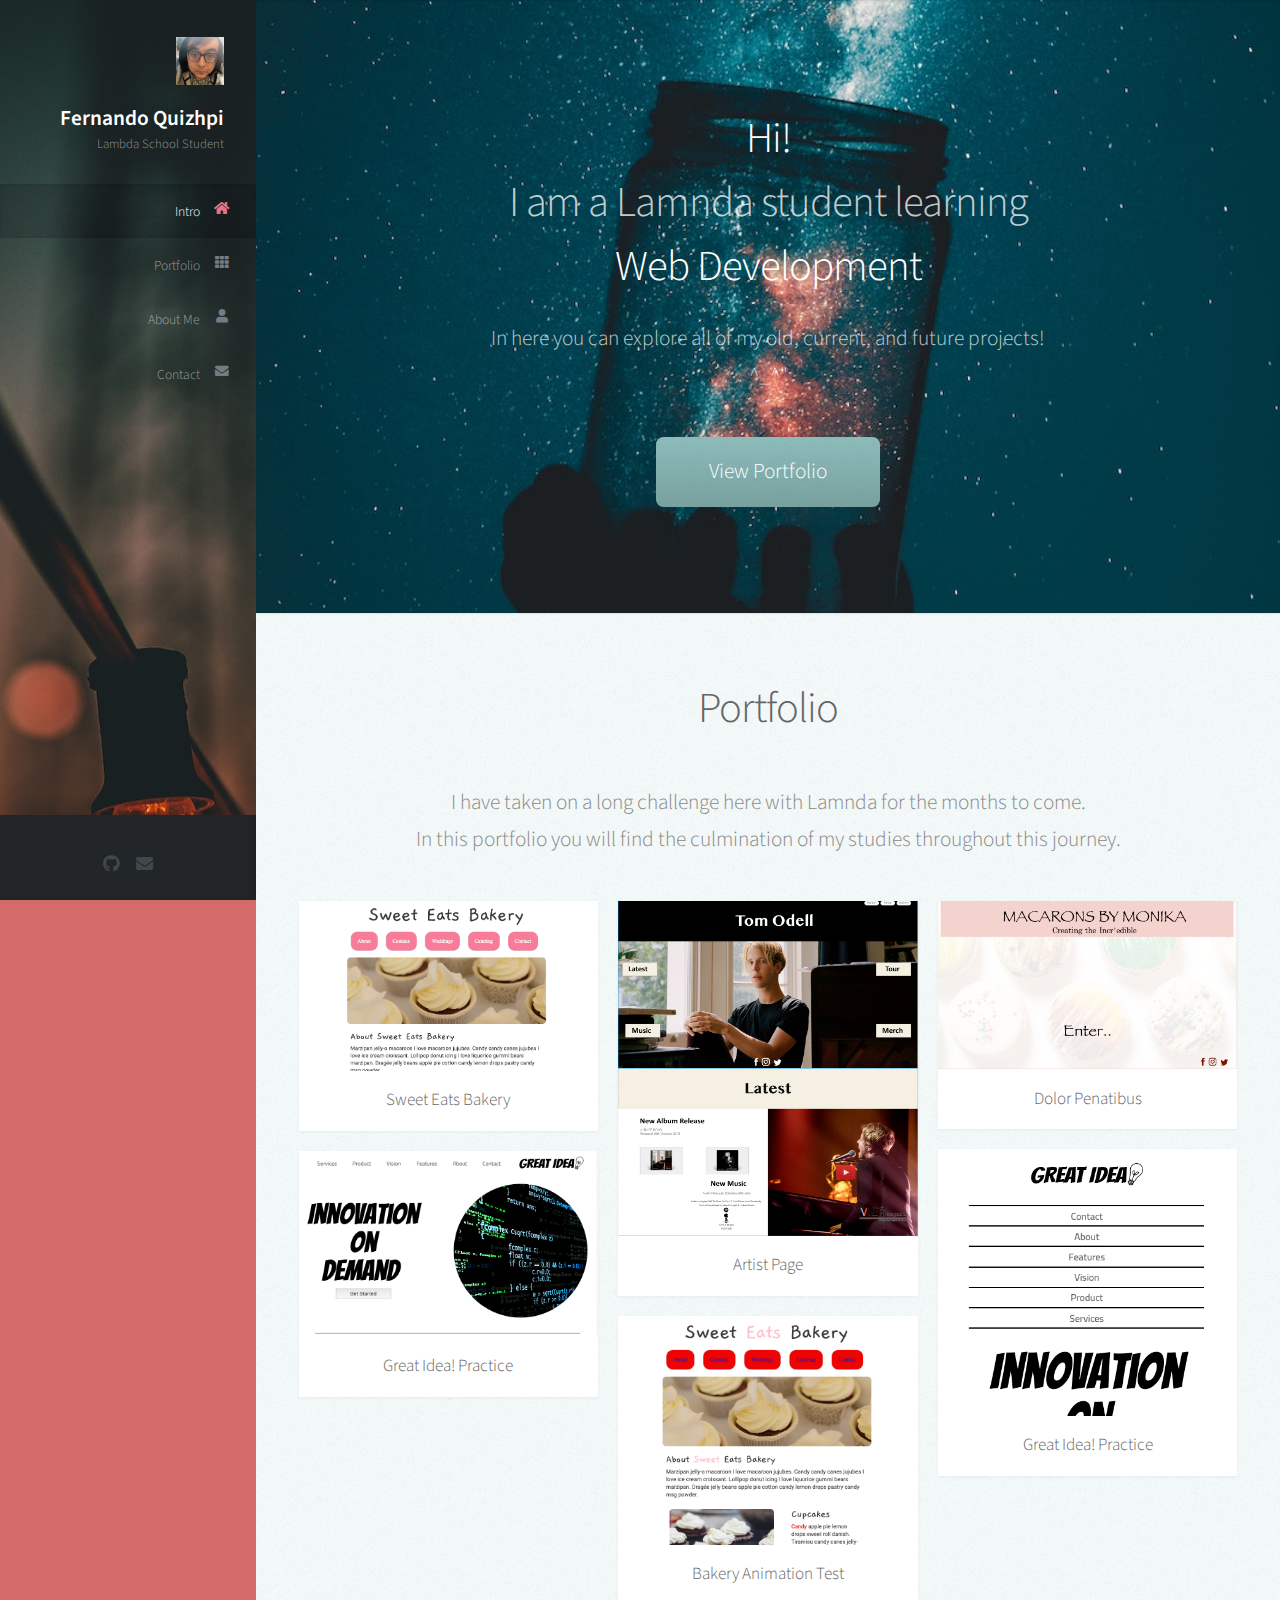
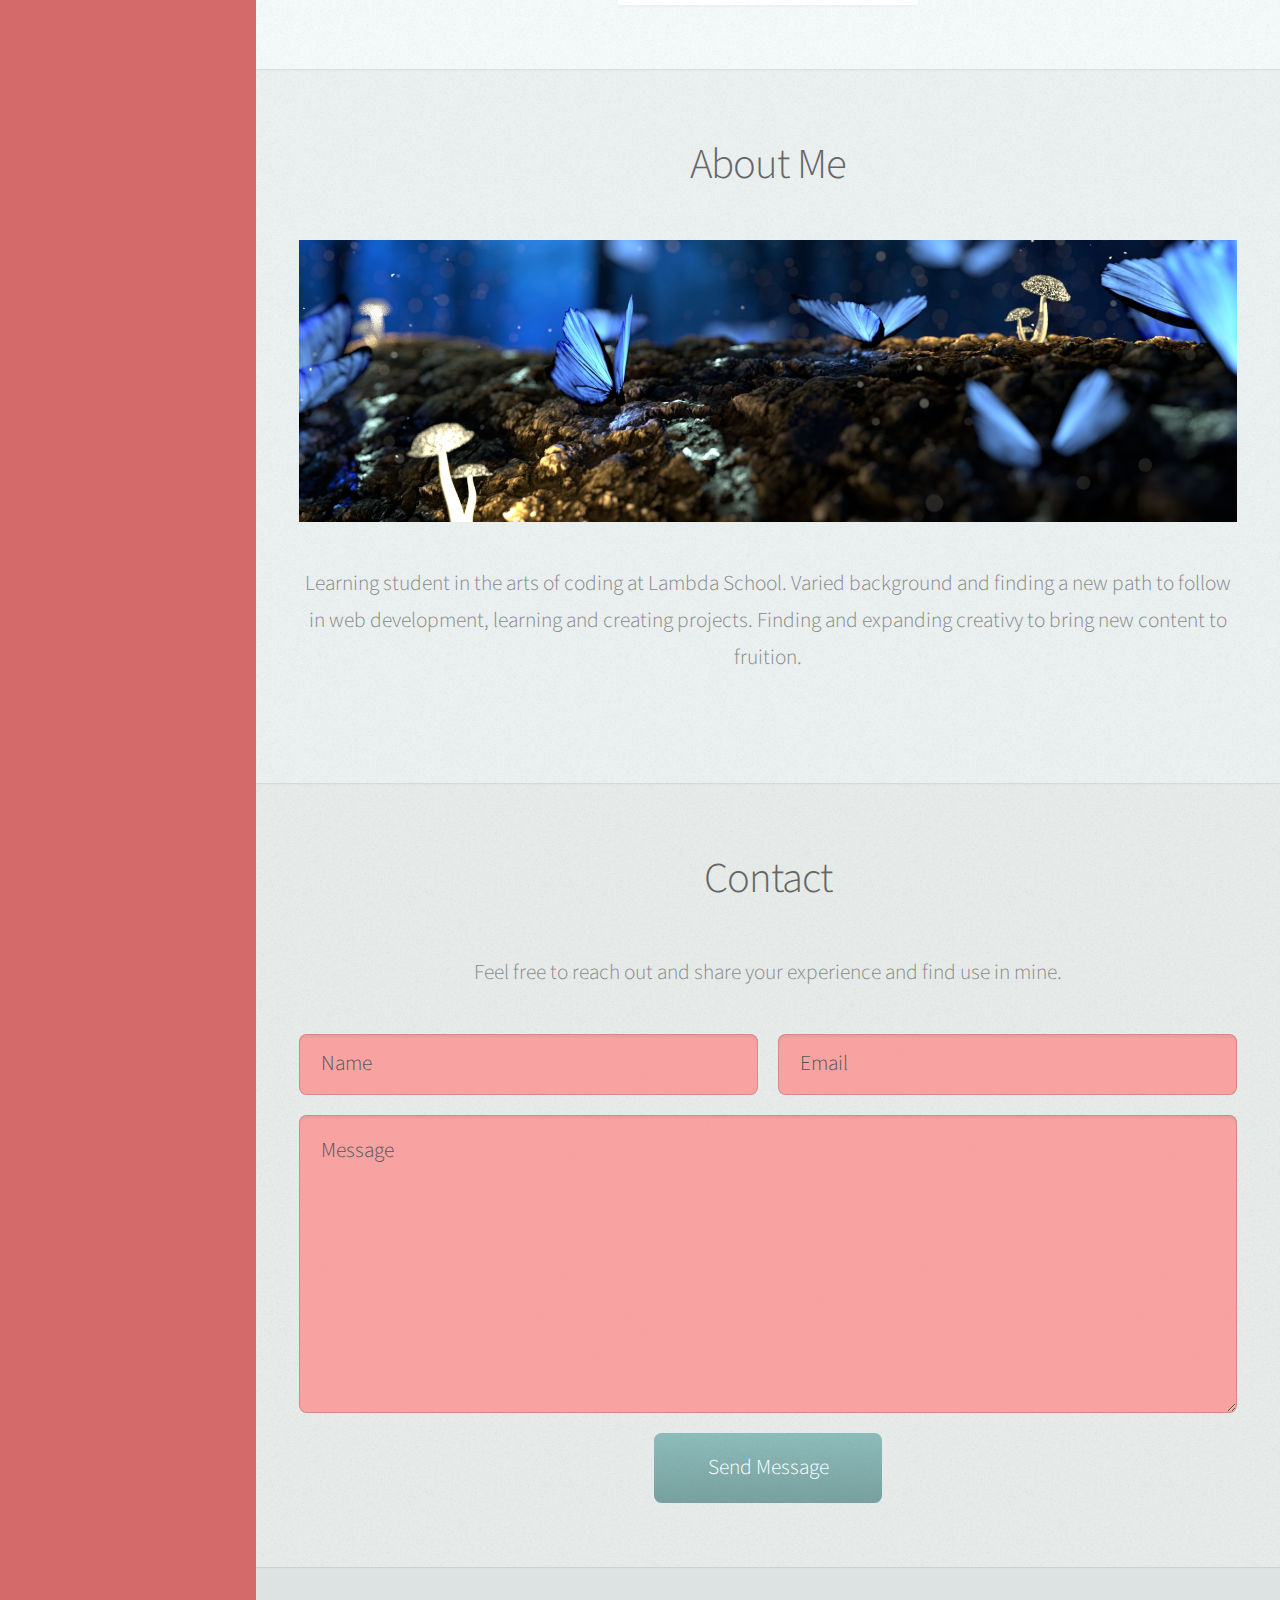
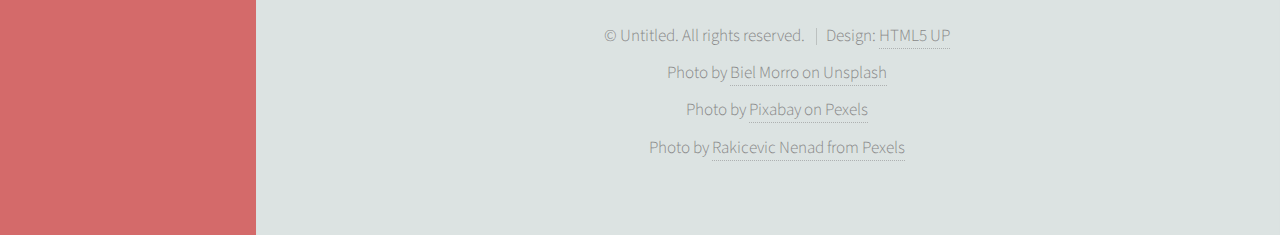
==== commit 4a661d08: "email logic, animation, scrolling" ====
--- a/index.html
+++ b/index.html
@@ -6,204 +6,261 @@
 	https://html5up.net/prologue < Original Template========================
 -->
 <html lang="en">
-	<head>
-		<title>Fernando Quizhpi</title>
-		<meta charset="utf-8" />
-		<meta name="viewport" content="width=device-width, initial-scale=1, user-scalable=no" />
-		<link rel="stylesheet" href="assets/css/main.css" />
-	</head>
-	<body class="is-preload">
-
-		<!-- Header -->
-			<div id="header">
-
-				<div class="top">
-					<!-- Logo -->
-						<div id="logo">
-							<span class="image avatar48"><img src="images/avatar-self.jpeg" alt="Profile Photo" /></span>
-							<h1 id="title">Fernando Quizhpi</h1>
-							<p>Lambda School Student</p>
-						</div>
-
-					<!-- Nav -->
-						<nav id="nav">
-							<ul>
-								<li><a href="#top" id="top-link"><span class="icon solid fa-home">Intro</span></a></li>
-								<li><a href="#portfolio" id="portfolio-link"><span class="icon solid fa-th">Portfolio</span></a></li>
-								<li><a href="#about" id="about-link"><span class="icon solid fa-user">About Me</span></a></li>
-								<li><a href="#contact" id="contact-link"><span class="icon solid fa-envelope">Contact</span></a></li>
-							</ul>
-						</nav>
-
-				</div>
-
-				<div class="bottom">
-
-					<!-- Social Icons -->
-						<ul class="icons">
-							<li><a href="#" class="icon brands fa-twitter"><span class="label">Twitter</span></a></li>
-							<li><a href="#" class="icon brands fa-facebook-f"><span class="label">Facebook</span></a></li>
-							<li><a href="#" class="icon brands fa-github"><span class="label">Github</span></a></li>
-							<li><a href="#" class="icon brands fa-dribbble"><span class="label">Dribbble</span></a></li>
-							<li><a href="#" class="icon solid fa-envelope"><span class="label">Email</span></a></li>
-						</ul>
-
-				</div>
-
-			</div>
-
-		<!-- Main -->
-			<div id="main">
-
-				<!-- Intro -->
-					<section id="top" class="one dark cover">
-						<div class="container">
-
-							<header>
-							<h2 class="alt"><strong>Hi!</strong><br/>I am a Lamnda student learning <br/><strong>Web Development</strong></h2>
-<!--
+
+<head>
+	<title>Fernando Quizhpi</title>
+	<meta charset="utf-8" />
+	<meta name="viewport" content="width=device-width, initial-scale=1, user-scalable=no" />
+	<link rel="stylesheet" href="assets/css/main.css" />
+</head>
+
+<body class="is-preload">
+
+	<!-- Header -->
+	<div id="header">
+
+		<div class="top">
+			<!-- Logo -->
+			<div id="logo">
+				<span class="image avatar48"><img src="images/avatar-self.jpeg" alt="Profile Photo" /></span>
+				<h1 id="title">Fernando Quizhpi</h1>
+				<p>Lambda School Student</p>
+			</div>
+
+			<!-- Nav -->
+			<nav id="nav">
+				<ul>
+					<li><a href="#top" id="top-link"><span class="icon solid fa-home">Intro</span></a></li>
+					<li><a href="#portfolio" id="portfolio-link"><span class="icon solid fa-th ">Portfolio</span></a>
+					</li>
+					<li><a href="#about" id="about-link"><span class="icon solid fa-user">About Me</span></a></li>
+					<li><a href="#contact" id="contact-link"><span class="icon solid fa-envelope">Contact</span></a>
+					</li>
+				</ul>
+			</nav>
+
+		</div>
+
+		<div class="bottom">
+
+			<!-- Social Icons -->
+			<ul class="icons">
+				<!-- <li><a href="#" class="icon brands fa-twitter"><span class="label">Twitter</span></a></li> -->
+				<!-- <li><a href="#" class="icon brands fa-facebook-f"><span class="label">Facebook</span></a></li> -->
+				<li><a href="https://github.com/rofstudios" target="_blank" class="icon brands fa-github"><span
+							class="label">Github</span></a></li>
+				<!-- <li><a href="#" class="icon brands fa-dribbble"><span class="label">Dribbble</span></a></li> -->
+				<li><a href="#contact" class="icon solid fa-envelope scrolly"><span class="label">Email</span></a></li>
+			</ul>
+
+		</div>
+
+	</div>
+
+	<!-- Main -->
+	<div id="main">
+
+		<!-- Intro -->
+		<section id="top" class="one dark cover">
+			<div class="container">
+
+				<header>
+					<h2 class="alt"><strong>Hi!</strong><br />I am a Lamnda student learning <br /><strong>Web
+							Development</strong></h2>
+					<!--
 								<h2 class="alt">Hi! I'm <strong>Prologue</strong>, a <a href="http://html5up.net/license">free</a> responsive<br />
 								site template designed by <a href="http://html5up.net">HTML5 UP</a>.</h2>
 -->
-								<p>In here you can explore all of my old, current, and future projects!<br/>^_^"</p>
-							</header>
-
-							<footer>
-								<a href="#portfolio" class="button scrolly">View Portfolio</a>
-<!--								add arrow with color changing animation pointinng to port.-->
-							</footer>
-
-						</div>
-					</section>
-
-				<!-- Portfolio -->
-					<section id="portfolio" class="two">
-						<div class="container">
-
-							<header>
-								<h2>Portfolio</h2>
-							</header>
-
-							<p>I have taken on a long challenge here with Lamnda for the months to come.<br/>In this portfolio you will find the culmination of my studies throughout this journey.</p>
-
-							<div class="row">
-								<div class="col-4 col-12-mobile">
-									<article class="item">
-										<a href="#" class="image fit"><img src="images/bakery2-self.png" alt="Sweet Eat Bakery Page" /></a>
-										<header>
-											<h3>Sweet Eats Bakery</h3>
-										</header>
-									</article>
-									<article class="item">
-										<a href="#" class="image fit"><img src="images/desktop-self.png" alt="Great Idea Practice Page" /></a>
-										<header>
-											<h3>Great Idea! Practice</h3>
-										</header>
-									</article>
-								</div>
-								<div class="col-4 col-12-mobile">
-									<article class="item">
-										<a href="#" class="image fit"><img src="images/odell-self.png" alt="Artist page for Tom Odell" /></a>
-										<header>
-											<h3>Artist Page</h3>
-										</header>
-									</article>
-									<article class="item">
-										<a href="#" class="image fit"><img src="images/bakery-animation-self.png" alt="Sweet Eats Bakery Animation Test" /></a>
-										<header>
-											<h3>Bakery Animation Test</h3>
-										</header>
-									</article>
-								</div>
-								<div class="col-4 col-12-mobile">
-									<article class="item">
-										<a href="#" class="image fit"><img src="images/macarons-self.png" alt="Macarons Main Page" /></a>
-										<header>
-											<h3>Dolor Penatibus</h3>
-										</header>
-									</article>
-									<article class="item">
-										<a href="#" class="image fit"><img src="images/mobile-self.png" alt="Great Idea! Mobile Test" /></a>
-										<header>
-											<h3>Great Idea! Practice</h3>
-										</header>
-									</article>
-								</div>
-							</div>
-
-						</div>
-					</section>
-
-				<!-- About Me -->
-					<section id="about" class="three">
-						<div class="container">
-
-							<header>
-								<h2>About Me</h2>
-							</header>
-
-							<a href="#" class="image featured"><img src="images/leaf-self.jpg" alt="About Me Background Image" /></a>
-
-							<p>Learning student in the arts of coding at Lambda School. Varied background and finding a new path to follow in web development, learning and creating projects. Finding and expanding creativy to bring new content to fruition.</p>
-
-						</div>
-					</section>
-
-				<!-- Contact -->
-					<section id="contact" class="four">
-						<div class="container">
-
-							<header>
-								<h2>Contact</h2>
-							</header>
-
-							<p>Feel free to reach out and share your experience and find use in mine.</p>
-
-							<form method="post" action="#">
-								<div class="row">
-									<div class="col-6 col-12-mobile"><input type="text" name="name" placeholder="Name" /></div>
-									<div class="col-6 col-12-mobile"><input type="text" name="email" placeholder="Email" /></div>
-									<div class="col-12">
-										<textarea name="message" placeholder="Message"></textarea>
-									</div>
-									<div class="col-12">
-										<input type="submit" value="Send Message" />
-									</div>
-								</div>
-							</form>
-
-						</div>
-					</section>
-
-			</div>
-
-		<!-- Footer -->
-			<div id="footer">
-
-				<!-- Copyright -->
-					<ul class="copyright">
-						<li>&copy; Untitled. All rights reserved.</li><li>Design: <a href="http://html5up.net">HTML5 UP</a></li>
-					</ul>
-					<ul class="copyright">
-						<li>Photo by <a href="https://unsplash.com/photos/J_F_003jcEQ" title="Side Navigation Background Image">Biel Morro on Unsplash</a></li>
-					</ul>
-					<ul class="copyright">
-						<li>Photo by <a href="https://www.pexels.com/photo/close-up-of-leaf-326055/" title="About Me Background Image">Pixabay on Pexels</a></li>
-					</ul>
-					<ul class="copyright">
-						<li>Photo by <a href="https://www.pexels.com/photo/silhouette-of-person-holding-glass-mason-jar-1274260/" title="Main Image Background">Rakicevic Nenad from Pexels</a></li>
-					</ul>
-
-			</div>
-
-		<!-- Scripts -->
-			<script src="assets/js/jquery.min.js"></script>
-			<script src="assets/js/jquery.scrolly.min.js"></script>
-			<script src="assets/js/jquery.scrollex.min.js"></script>
-			<script src="assets/js/browser.min.js"></script>
-			<script src="assets/js/breakpoints.min.js"></script>
-			<script src="assets/js/util.js"></script>
-			<script src="assets/js/main.js"></script>
-
-	</body>
+					<p>In here you can explore all of my old, current, and future projects!<br />^_^"</p>
+				</header>
+
+				<footer>
+					<a href="#portfolio" class="button scrolly">View Portfolio</a>
+					<!--								add arrow with color changing animation pointinng to port.-->
+				</footer>
+
+			</div>
+		</section>
+
+		<!-- Portfolio -->
+		<section id="portfolio" class="two">
+			<div class="container">
+
+				<header>
+					<h2>Portfolio</h2>
+				</header>
+
+				<p>I have taken on a long challenge here with Lamnda for the months to come.<br />In this portfolio you
+					will find the culmination of my studies throughout this journey.</p>
+
+				<div class="row">
+					<div class="col-4 col-12-mobile">
+						<article class="item">
+							<a href="https://codepen.io/rofstudios/pen/WNbNyKL" class="image fit"><img
+									src="images/bakery2-self.png" alt="Sweet Eat Bakery Page" /></a>
+							<header>
+								<h3>Sweet Eats Bakery</h3>
+							</header>
+						</article>
+						<article class="item">
+							<a href="https://github.com/rofstudios/responsive-web-design-I" class="image fit"><img
+									src="images/desktop-self.png" alt="Great Idea Practice Page" /></a>
+							<header>
+								<h3>Great Idea! Practice</h3>
+							</header>
+						</article>
+					</div>
+					<div class="col-4 col-12-mobile">
+						<article class="item">
+							<a href="#" class="image fit"><img src="images/odell-self.png"
+									alt="Artist page for Tom Odell" /></a>
+							<header>
+								<h3>Artist Page</h3>
+							</header>
+						</article>
+						<article class="item">
+							<a href="https://codepen.io/rofstudios/pen/XWJWBBa" class="image fit"><img
+									src="images/bakery-animation-self.png" alt="Sweet Eats Bakery Animation Test" /></a>
+							<header>
+								<h3>Bakery Animation Test</h3>
+							</header>
+						</article>
+					</div>
+					<div class="col-4 col-12-mobile">
+						<article class="item">
+							<a href="#" class="image fit"><img src="images/macarons-self.png"
+									alt="Macarons Main Page" /></a>
+							<header>
+								<h3>Dolor Penatibus</h3>
+							</header>
+						</article>
+						<article class="item">
+							<a href="https://github.com/rofstudios/responsive-web-design-I" class="image fit"><img
+									src="images/mobile-self.png" alt="Great Idea! Mobile Test" /></a>
+							<header>
+								<h3>Great Idea! Practice</h3>
+							</header>
+						</article>
+					</div>
+				</div>
+
+			</div>
+		</section>
+
+		<!-- About Me -->
+		<section id="about" class="three">
+			<div class="container">
+
+				<header>
+					<h2>About Me</h2>
+				</header>
+
+				<a href="#" class="image featured"><img src="images/leaf-self.jpg"
+						alt="About Me Background Image" /></a>
+
+				<p>Learning student in the arts of coding at Lambda School. Varied background and finding a new path to
+					follow in web development, learning and creating projects. Finding and expanding creativy to bring
+					new content to fruition.</p>
+
+			</div>
+		</section>
+
+		<!-- Contact -->
+		<section id="contact" class="four">
+			<div class="container">
+
+				<header>
+					<h2>Contact</h2>
+				</header>
+
+				<p id="contactmsg">Feel free to reach out and share your experience and find use in mine.</p>
+
+				<form name="theform" action="https://formsubmit.co/da3cc40a3ae1608c6e0dbeb29d76d1f5" method="POST"
+					target="_blank">
+					<div id="formvis" class="row">
+						<input type="text" name="_honey" style="display:none">
+						<div class="col-6 col-12-mobile"><input type="text" name="name" placeholder="Name" required
+								onchange="checkform()" />
+						</div>
+						<div class="col-6 col-12-mobile"><input type="text" name="email" placeholder="Email" required
+								onchange="checkform()" />
+						</div>
+						<div class="col-12">
+							<textarea name="message" placeholder="Message" required onchange="checkform()"></textarea>
+						</div>
+						<div class="col-12">
+							<input class="btnform" type="submit" value="Send Message" />
+						</div>
+					</div>
+					<div id="thankyou">
+						<!-- <h1>Thank you for reaching out!</h1> -->
+						<img src="/images/thankyou.svg" alt="thank you" />
+					</div>
+				</form>
+
+			</div>
+		</section>
+
+	</div>
+
+	<!-- Footer -->
+	<div id="footer">
+
+		<!-- Copyright -->
+		<ul class="copyright">
+			<li>&copy; Untitled. All rights reserved.</li>
+			<li>Design: <a href="http://html5up.net">HTML5 UP</a></li>
+		</ul>
+		<ul class="copyright">
+			<li>Photo by <a href="https://unsplash.com/photos/J_F_003jcEQ" title="Side Navigation Background Image">Biel
+					Morro on Unsplash</a></li>
+		</ul>
+		<ul class="copyright">
+			<li>Photo by <a href="https://www.pexels.com/photo/close-up-of-leaf-326055/"
+					title="About Me Background Image">Pixabay on Pexels</a></li>
+		</ul>
+		<ul class="copyright">
+			<li>Photo by <a href="https://www.pexels.com/photo/silhouette-of-person-holding-glass-mason-jar-1274260/"
+					title="Main Image Background">Rakicevic Nenad from Pexels</a></li>
+		</ul>
+
+	</div>
+
+	<!-- Scripts -->
+	<script src="https://ajax.googleapis.com/ajax/libs/jquery/3.6.0/jquery.min.js"></script>
+	<script>
+		$(document).ready(function () {
+			function checkform() {
+				var f = document.forms["theform"].elements;
+				var cansubmit = true;
+
+				for (var i = 0; i < f.length; i++) {
+					if (f[i].value.length == 0)
+						cansubmit = false;
+				}
+
+				document.getElementsByClassName('btnform').disabled = !cansubmit;
+			}
+			window.onload = checkform;
+		});
+
+		$(document).ready(function () {
+			$(".btnform").click(function () {
+				$("#formvis").fadeToggle(3000, function () {
+					$("#thankyou").fadeToggle(6000);
+				});
+				$("#contactmsg").fadeToggle(3000);
+
+			});
+		});
+	</script>
+	<script src="assets/js/jquery.min.js"></script>
+	<script src="assets/js/jquery.scrolly.min.js"></script>
+	<script src="assets/js/jquery.scrollex.min.js"></script>
+	<script src="assets/js/browser.min.js"></script>
+	<script src="assets/js/breakpoints.min.js"></script>
+	<script src="assets/js/util.js"></script>
+	<script src="assets/js/main.js"></script>
+</body>
+
 </html>--- a/assets/css/main.css
+++ b/assets/css/main.css
@@ -83,7 +83,7 @@
 	}
 
 	body {
-		background: #fff;
+		background: rgb(212, 106, 106);
 		font-family: 'Source Sans Pro', sans-serif;
 		font-size: 19pt;
 		font-weight: 300;
@@ -1834,6 +1834,14 @@
 		}
 
 /* Form */
+/* #formvis{
+	display: flex;
+} */
+
+	#thankyou {
+		display: none;
+		font-size: 4rem;
+	}
 
 	form label {
 		display: block;
@@ -1852,7 +1860,7 @@
 		border: 0;
 		outline: 0;
 		background: #fff;
-		background: rgba(255, 255, 255, 0.75);
+		background: rgba(255, 137, 137, 0.75);
 		width: 100%;
 		border-radius: 0.35em;
 		padding: 0.75em 1em 0.75em 1em;
@@ -2124,7 +2132,7 @@
 			top: 0;
 		}
 .top{
-    background-image: url(/images/night-self.jpg)
+    background-image: url("../../images/night-self.jpg")
 }
 	#nav ul {
 		list-style: none;
@@ -2158,7 +2166,8 @@
 					#nav ul li a span:before {
 						position: absolute;
 						left: 0;
-						color: #41484c;
+						/* color: #41484c; */
+						color: #757d82;
 						text-align: center;
 						width: 1.25em;
 						line-height: 1.75em;
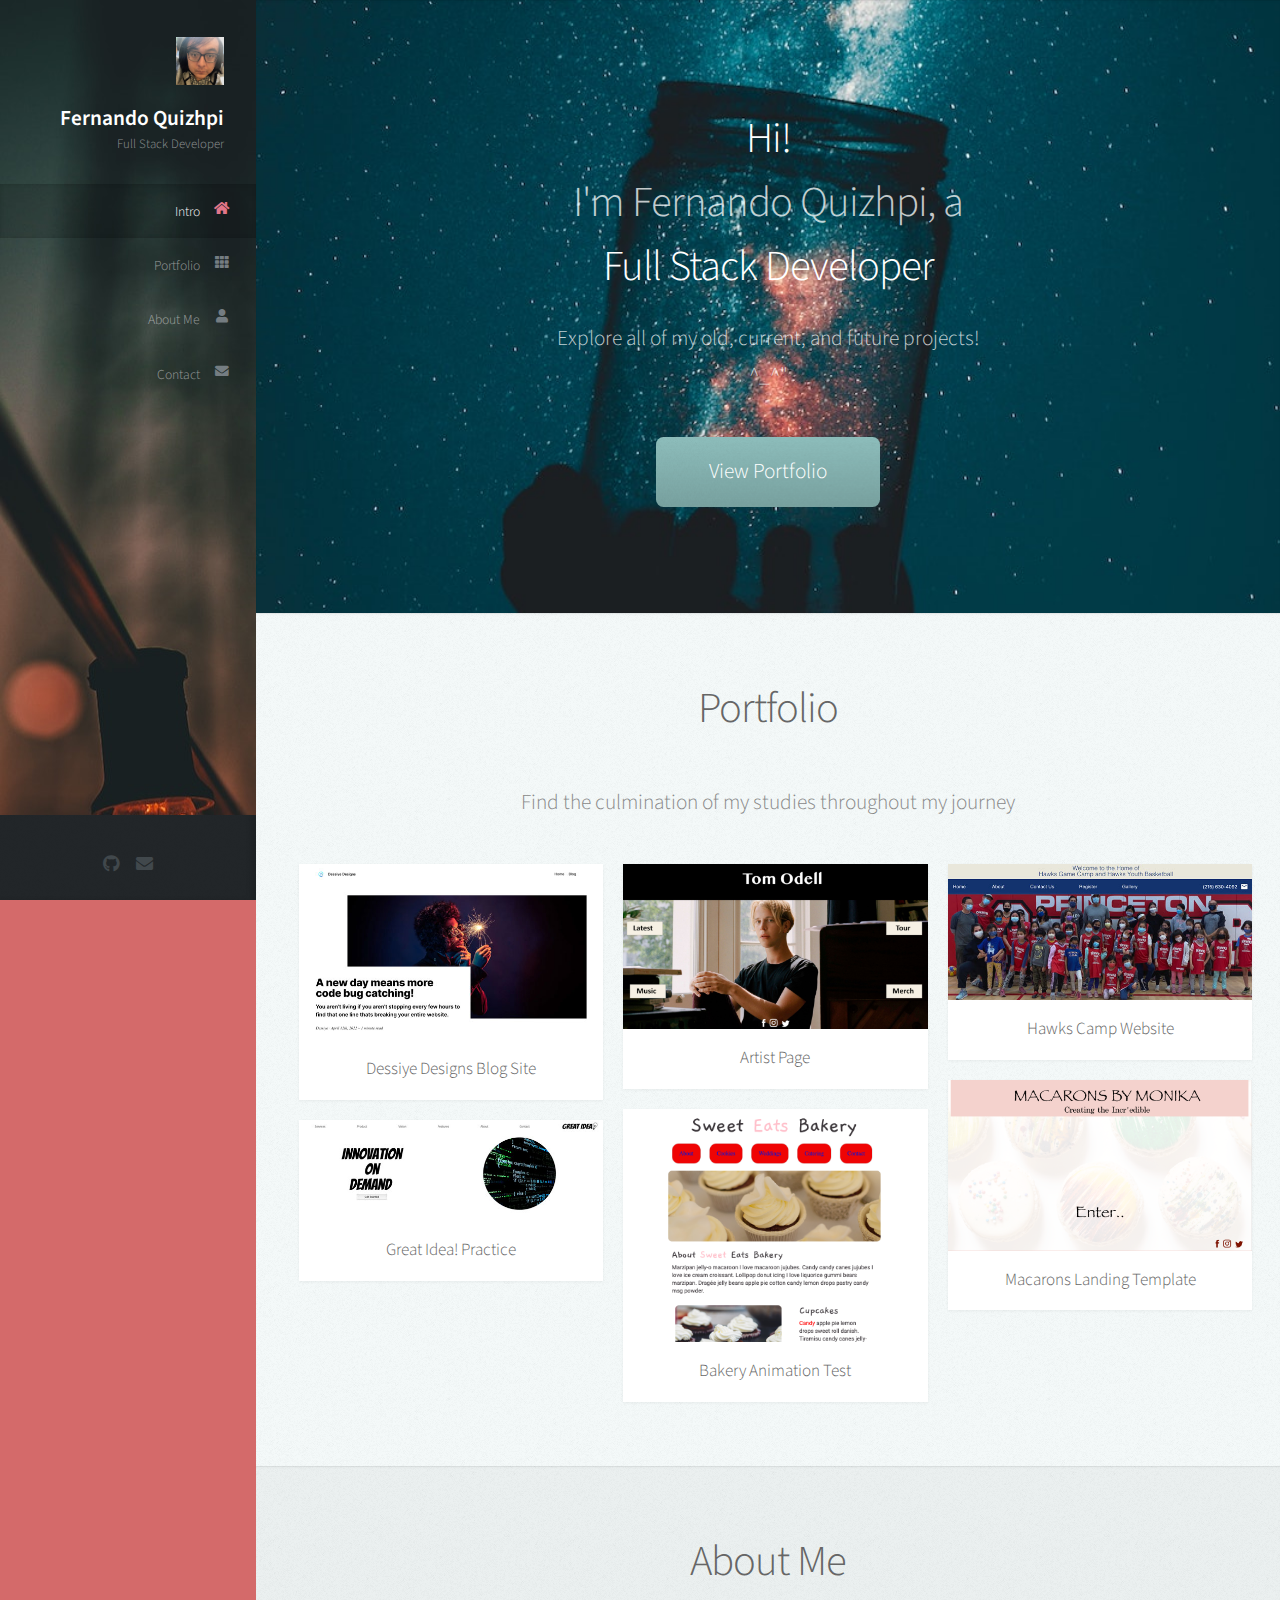
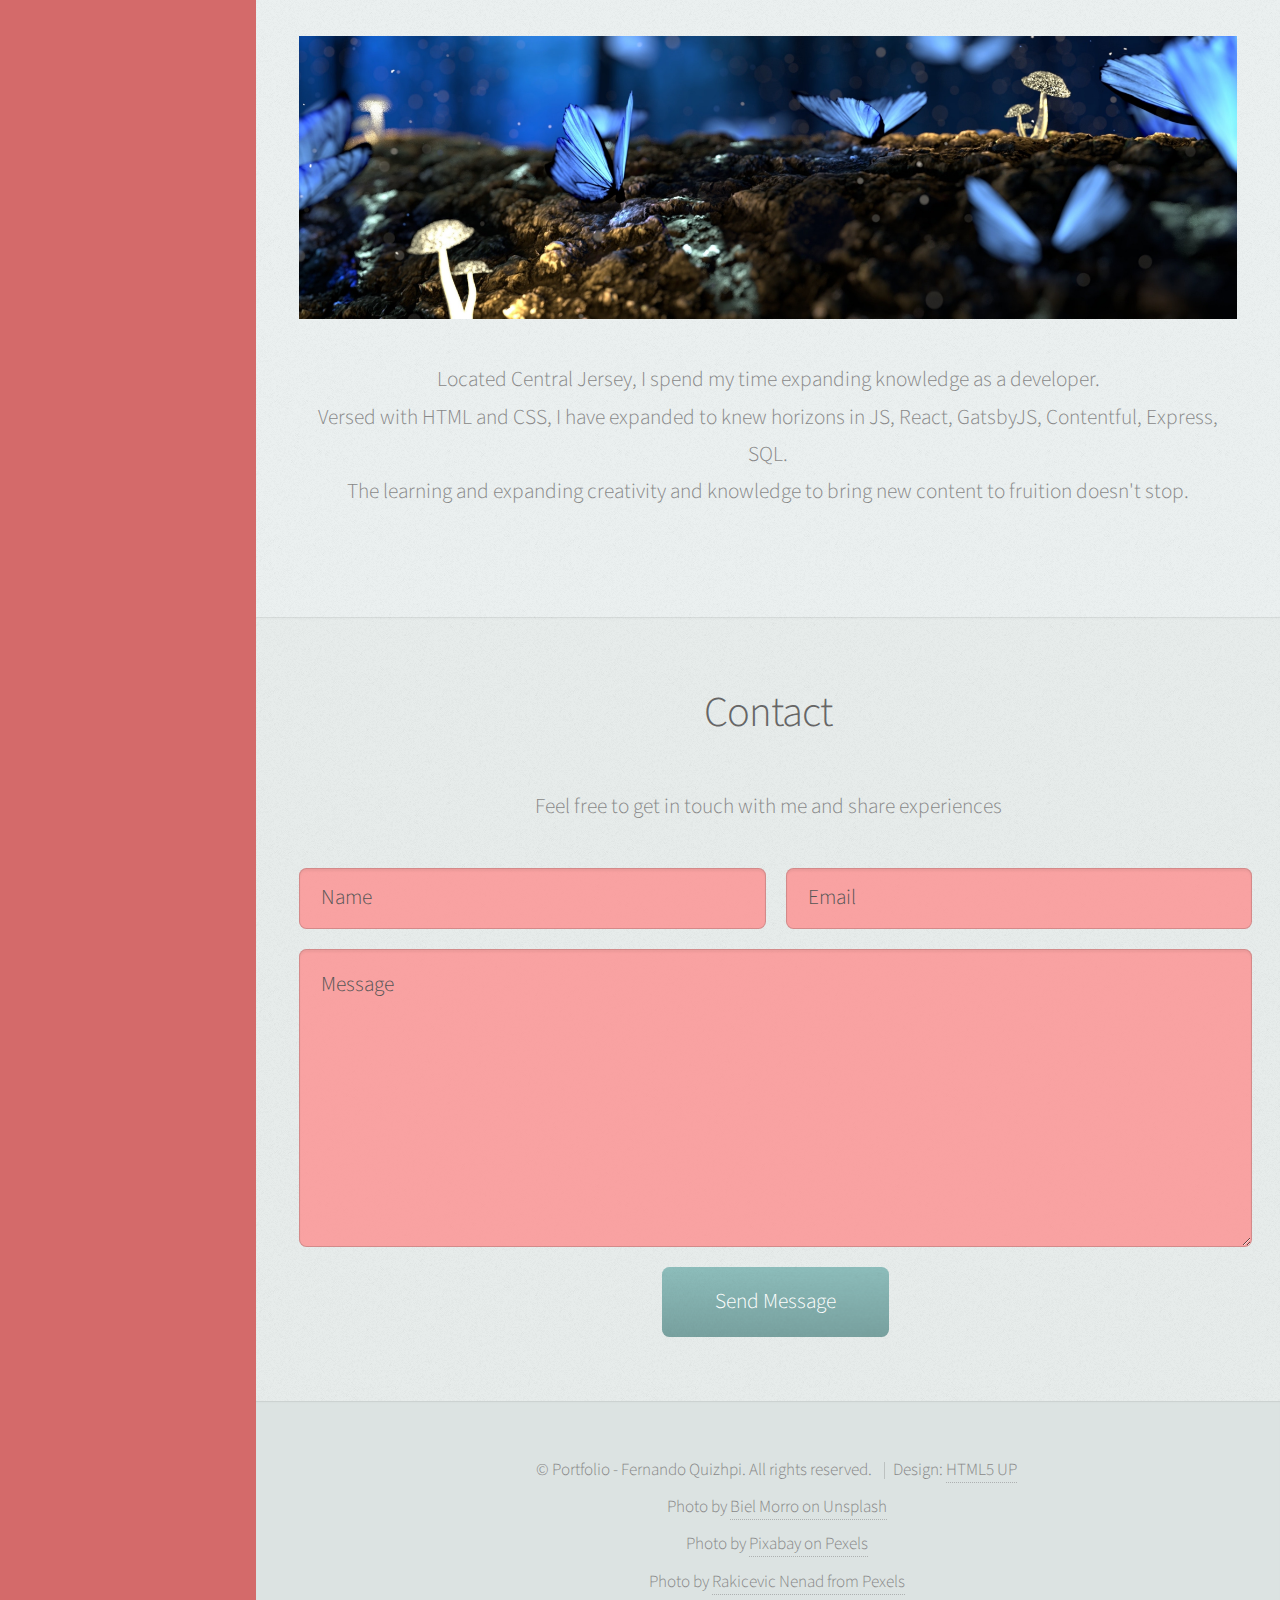
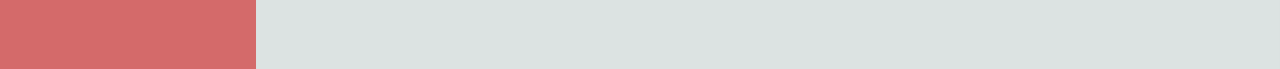
==== commit b8fff32e: "modal, fully functional, replaced and addes images, updated content" ====
--- a/index.html
+++ b/index.html
@@ -11,7 +11,10 @@
 	<title>Fernando Quizhpi</title>
 	<meta charset="utf-8" />
 	<meta name="viewport" content="width=device-width, initial-scale=1, user-scalable=no" />
+	<link rel="stylesheet" href="https://maxcdn.bootstrapcdn.com/bootstrap/3.4.1/css/bootstrap.min.css">
 	<link rel="stylesheet" href="assets/css/main.css" />
+	<script src="https://ajax.googleapis.com/ajax/libs/jquery/3.6.0/jquery.min.js"></script>
+	<script src="https://maxcdn.bootstrapcdn.com/bootstrap/3.4.1/js/bootstrap.min.js"></script>
 </head>
 
 <body class="is-preload">
@@ -24,7 +27,7 @@
 			<div id="logo">
 				<span class="image avatar48"><img src="images/avatar-self.jpeg" alt="Profile Photo" /></span>
 				<h1 id="title">Fernando Quizhpi</h1>
-				<p>Lambda School Student</p>
+				<p>Full Stack Developer</p>
 			</div>
 
 			<!-- Nav -->
@@ -65,13 +68,13 @@
 			<div class="container">
 
 				<header>
-					<h2 class="alt"><strong>Hi!</strong><br />I am a Lamnda student learning <br /><strong>Web
-							Development</strong></h2>
+					<h2 class="alt"><strong>Hi!</strong><br />I'm Fernando Quizhpi, a<br /><strong>Full Stack
+							Developer</strong></h2>
 					<!--
 								<h2 class="alt">Hi! I'm <strong>Prologue</strong>, a <a href="http://html5up.net/license">free</a> responsive<br />
 								site template designed by <a href="http://html5up.net">HTML5 UP</a>.</h2>
 -->
-					<p>In here you can explore all of my old, current, and future projects!<br />^_^"</p>
+					<p>Explore all of my old, current, and future projects!<br />^_^"</p>
 				</header>
 
 				<footer>
@@ -89,22 +92,26 @@
 				<header>
 					<h2>Portfolio</h2>
 				</header>
-
+				<!-- 
 				<p>I have taken on a long challenge here with Lamnda for the months to come.<br />In this portfolio you
-					will find the culmination of my studies throughout this journey.</p>
+					will find the culmination of my studies throughout this journey.</p> -->
+				<p>Find the culmination of my studies throughout my journey</p>
 
 				<div class="row">
 					<div class="col-4 col-12-mobile">
 						<article class="item">
-							<a href="https://codepen.io/rofstudios/pen/WNbNyKL" class="image fit"><img
-									src="images/bakery2-self.png" alt="Sweet Eat Bakery Page" /></a>
-							<header>
-								<h3>Sweet Eats Bakery</h3>
-							</header>
-						</article>
-						<article class="item">
-							<a href="https://github.com/rofstudios/responsive-web-design-I" class="image fit"><img
-									src="images/desktop-self.png" alt="Great Idea Practice Page" /></a>
+							<img data-toggle="modal" data-target="#myModal"
+								data-link="https://dessiyedesignsmain.gatsbyjs.io"
+								src="images/dessiyedesignsthumbnail.jpg" alt="Great Idea Practice Page"
+								class="image fit" data-image-path="images/dessiyedesigns.jpg" />
+							<header>
+								<h3>Dessiye Designs Blog Site</h3>
+							</header>
+						</article>
+						<article class="item">
+							<img data-toggle="modal" data-target="#myModal" src="images/innovationthumbnail.jpg"
+								alt="Great Idea Practice Page" class="image fit"
+								data-image-path="images/innovation.jpg" />
 							<header>
 								<h3>Great Idea! Practice</h3>
 							</header>
@@ -112,15 +119,19 @@
 					</div>
 					<div class="col-4 col-12-mobile">
 						<article class="item">
-							<a href="#" class="image fit"><img src="images/odell-self.png"
-									alt="Artist page for Tom Odell" /></a>
+							<!-- <a href="#" class="image fit"><img src="images/odell-self.png"
+									alt="Artist page for Tom Odell" /></a> -->
+							<img data-toggle="modal" data-target="#myModal" src="images//tomodellthumbnail.jpg"
+								alt="Artist page for Tom Odell" class="image fit"
+								data-image-path="images/odell-self.jpg" />
 							<header>
 								<h3>Artist Page</h3>
 							</header>
 						</article>
 						<article class="item">
-							<a href="https://codepen.io/rofstudios/pen/XWJWBBa" class="image fit"><img
-									src="images/bakery-animation-self.png" alt="Sweet Eats Bakery Animation Test" /></a>
+							<img data-toggle="modal" data-target="#myModal" src="images/bakery-animation-self.png"
+								alt="Sweet Eats Bakery Animation Test" class="image fit"
+								data-image-path="images/bakery-animation-self.png" />
 							<header>
 								<h3>Bakery Animation Test</h3>
 							</header>
@@ -128,19 +139,46 @@
 					</div>
 					<div class="col-4 col-12-mobile">
 						<article class="item">
-							<a href="#" class="image fit"><img src="images/macarons-self.png"
-									alt="Macarons Main Page" /></a>
-							<header>
-								<h3>Dolor Penatibus</h3>
-							</header>
-						</article>
-						<article class="item">
-							<a href="https://github.com/rofstudios/responsive-web-design-I" class="image fit"><img
-									src="images/mobile-self.png" alt="Great Idea! Mobile Test" /></a>
-							<header>
-								<h3>Great Idea! Practice</h3>
-							</header>
-						</article>
+							<!-- <a href="#" class="image fit"><img src="images/macarons-self.png"
+									alt="Macarons Main Page" /></a> -->
+							<img data-toggle="modal" data-target="#myModal" data-link="https://hawksgamecamp.com/"
+								src="images/hawkscampthumbnail.jpg" alt="Hawks Camp Website" class="image fit"
+								data-image-path="images/hawkscamp.jpg" />
+							<header>
+								<h3>Hawks Camp Website</h3>
+							</header>
+						</article>
+						<article class="item">
+							<!-- <a href="#" class="image fit"><img src="images/macarons-self.png"
+									alt="Macarons Main Page" /></a> -->
+							<img data-toggle="modal" data-target="#myModal"
+								data-link="https://codepen.io/rofstudios/full/XWJWBBa" src="images/macarons-self.png"
+								alt="Macarons Main Page" class="image fit" data-image-path="images/macarons-self.png" />
+							<header>
+								<h3>Macarons Landing Template</h3>
+							</header>
+						</article>
+					</div>
+				</div>
+
+
+
+				<div id="myModal" class="modal fade" role="dialog">
+					<div class="modal-dialog">
+						<div class="modal-content">
+							<div class="modal-body">
+								<img class="img-responsive" src="" />
+								<h3 id="adesign" style="padding-top: 15px; display: none;">A Design</h3>
+								<header style="margin: 20px; padding-top: 25px; border-top: 1px solid #e5e5e5;"
+									id="header-modal"></header>
+								<a class="link-out-to btn btn-default" style="border: none;font-size: 1.5rem;" href=""
+									alt="" target="_blank">View site</a>
+							</div>
+							<div class="modal-footer">
+								<!-- class="btn btn-default" in button for bootstrap css -->
+								<button type="button" data-dismiss="modal">Close</button>
+							</div>
+						</div>
 					</div>
 				</div>
 
@@ -158,9 +196,10 @@
 				<a href="#" class="image featured"><img src="images/leaf-self.jpg"
 						alt="About Me Background Image" /></a>
 
-				<p>Learning student in the arts of coding at Lambda School. Varied background and finding a new path to
-					follow in web development, learning and creating projects. Finding and expanding creativy to bring
-					new content to fruition.</p>
+				<p>Located Central Jersey, I spend my time expanding knowledge as a developer. <br /> Versed with HTML
+					and CSS, I have expanded to knew horizons in JS, React, GatsbyJS, Contentful, Express, SQL. <br />
+					The learning and expanding creativity and knowledge to bring
+					new content to fruition doesn't stop.</p>
 
 			</div>
 		</section>
@@ -173,7 +212,7 @@
 					<h2>Contact</h2>
 				</header>
 
-				<p id="contactmsg">Feel free to reach out and share your experience and find use in mine.</p>
+				<p id="contactmsg">Feel free to get in touch with me and share experiences</p>
 
 				<form name="theform" action="https://formsubmit.co/da3cc40a3ae1608c6e0dbeb29d76d1f5" method="POST"
 					target="_blank">
@@ -208,7 +247,7 @@
 
 		<!-- Copyright -->
 		<ul class="copyright">
-			<li>&copy; Untitled. All rights reserved.</li>
+			<li>&copy; Portfolio - Fernando Quizhpi. All rights reserved.</li>
 			<li>Design: <a href="http://html5up.net">HTML5 UP</a></li>
 		</ul>
 		<ul class="copyright">
@@ -227,7 +266,44 @@
 	</div>
 
 	<!-- Scripts -->
-	<script src="https://ajax.googleapis.com/ajax/libs/jquery/3.6.0/jquery.min.js"></script>
+	<script>
+		$(document).ready(function () {
+			$('#myModal').on('show.bs.modal', function (e) {
+				var imagesrc = $(e.relatedTarget).attr('data-image-path');
+				const imgAlt = $(e.relatedTarget).attr('alt')
+				const imgLink = $(e.relatedTarget).attr('data-link')
+				const link = $(".link-out-to")
+				const aDesign = $("#adesign")
+				//using e.relatedtarget for link variable, hides the entire element on click
+				$(".img-responsive").attr("src", imagesrc);
+				$("#header-modal").text(imgAlt)
+				if (!imgLink) {
+					link.css("display", "none")
+					aDesign.css("display", "block")
+				} else {
+					link.attr("href", imgLink)
+					link.css("display", "block")
+					aDesign.css("display", "none")
+				}
+			});
+
+			// $('img').on('click', function () {
+			// 	var imagesrc = $(this).attr('src');
+			// 	const imgAlt = $(this).attr('alt')
+			// 	const imgLink = $(this).attr('data-link')
+			// 	const link = $(".link-out-to")
+			// 	$('#myModal').on('show.bs.modal', function () {
+			// 		$(".img-responsive").attr("src", imagesrc);
+			// 		link.attr("href", imgLink)
+			// 		link.attr("alt", imgAlt)
+			// 		if (!imgLink) {
+			// 			link.css("display", "none")
+			// 		}
+
+			// 	});
+			// });
+		});
+	</script>
 	<script>
 		$(document).ready(function () {
 			function checkform() {
@@ -254,7 +330,7 @@
 			});
 		});
 	</script>
-	<script src="assets/js/jquery.min.js"></script>
+	<!-- <script src="assets/js/jquery.min.js"></script> -->
 	<script src="assets/js/jquery.scrolly.min.js"></script>
 	<script src="assets/js/jquery.scrollex.min.js"></script>
 	<script src="assets/js/browser.min.js"></script>
--- a/assets/css/main.css
+++ b/assets/css/main.css
@@ -77,6 +77,8 @@
 	html {
 		box-sizing: border-box;
 	}
+	/* .modal { font-family:Arial,Helvetica,sans-serif!important}
+	.modal p {font-family:"Helvetica Neue",Helvetica,Arial,sans-serif !important; color:#000 !important; font-size:14px;} */
 
 	*, *:before, *:after {
 		box-sizing: inherit;
